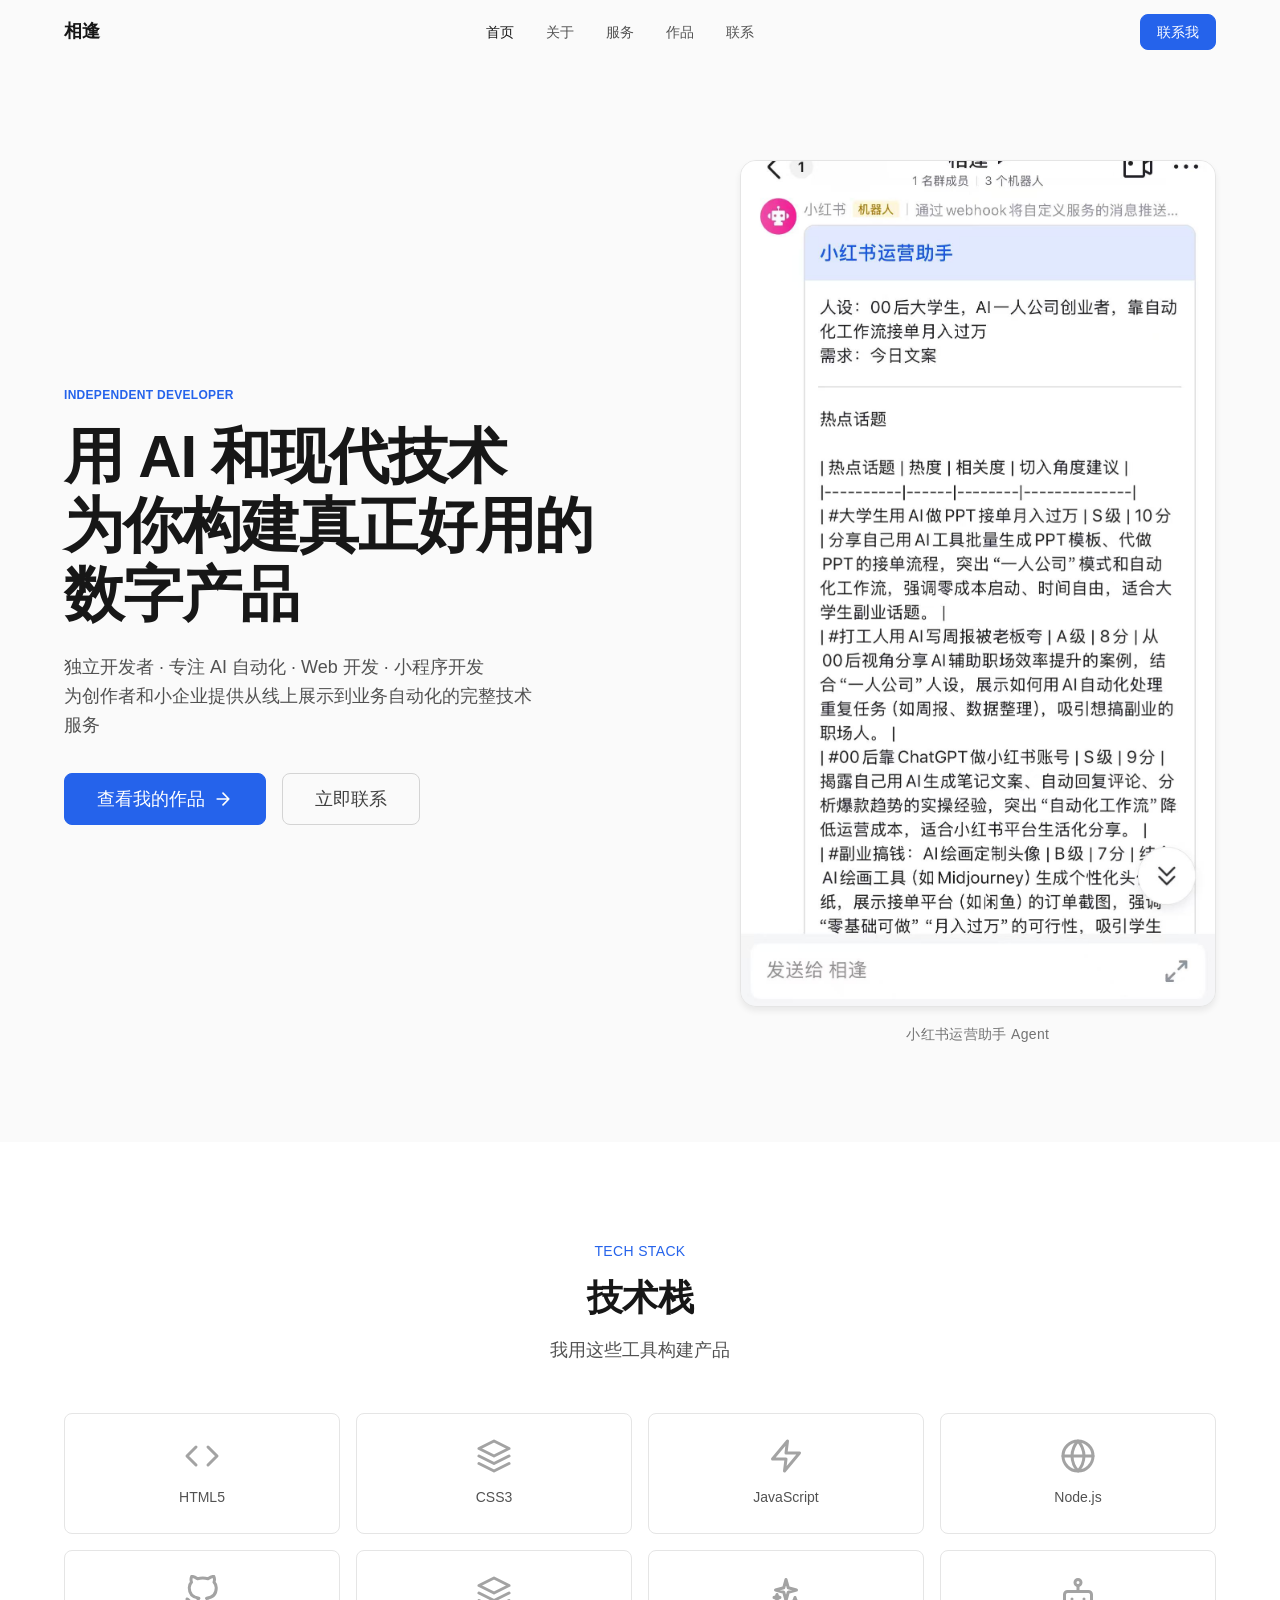
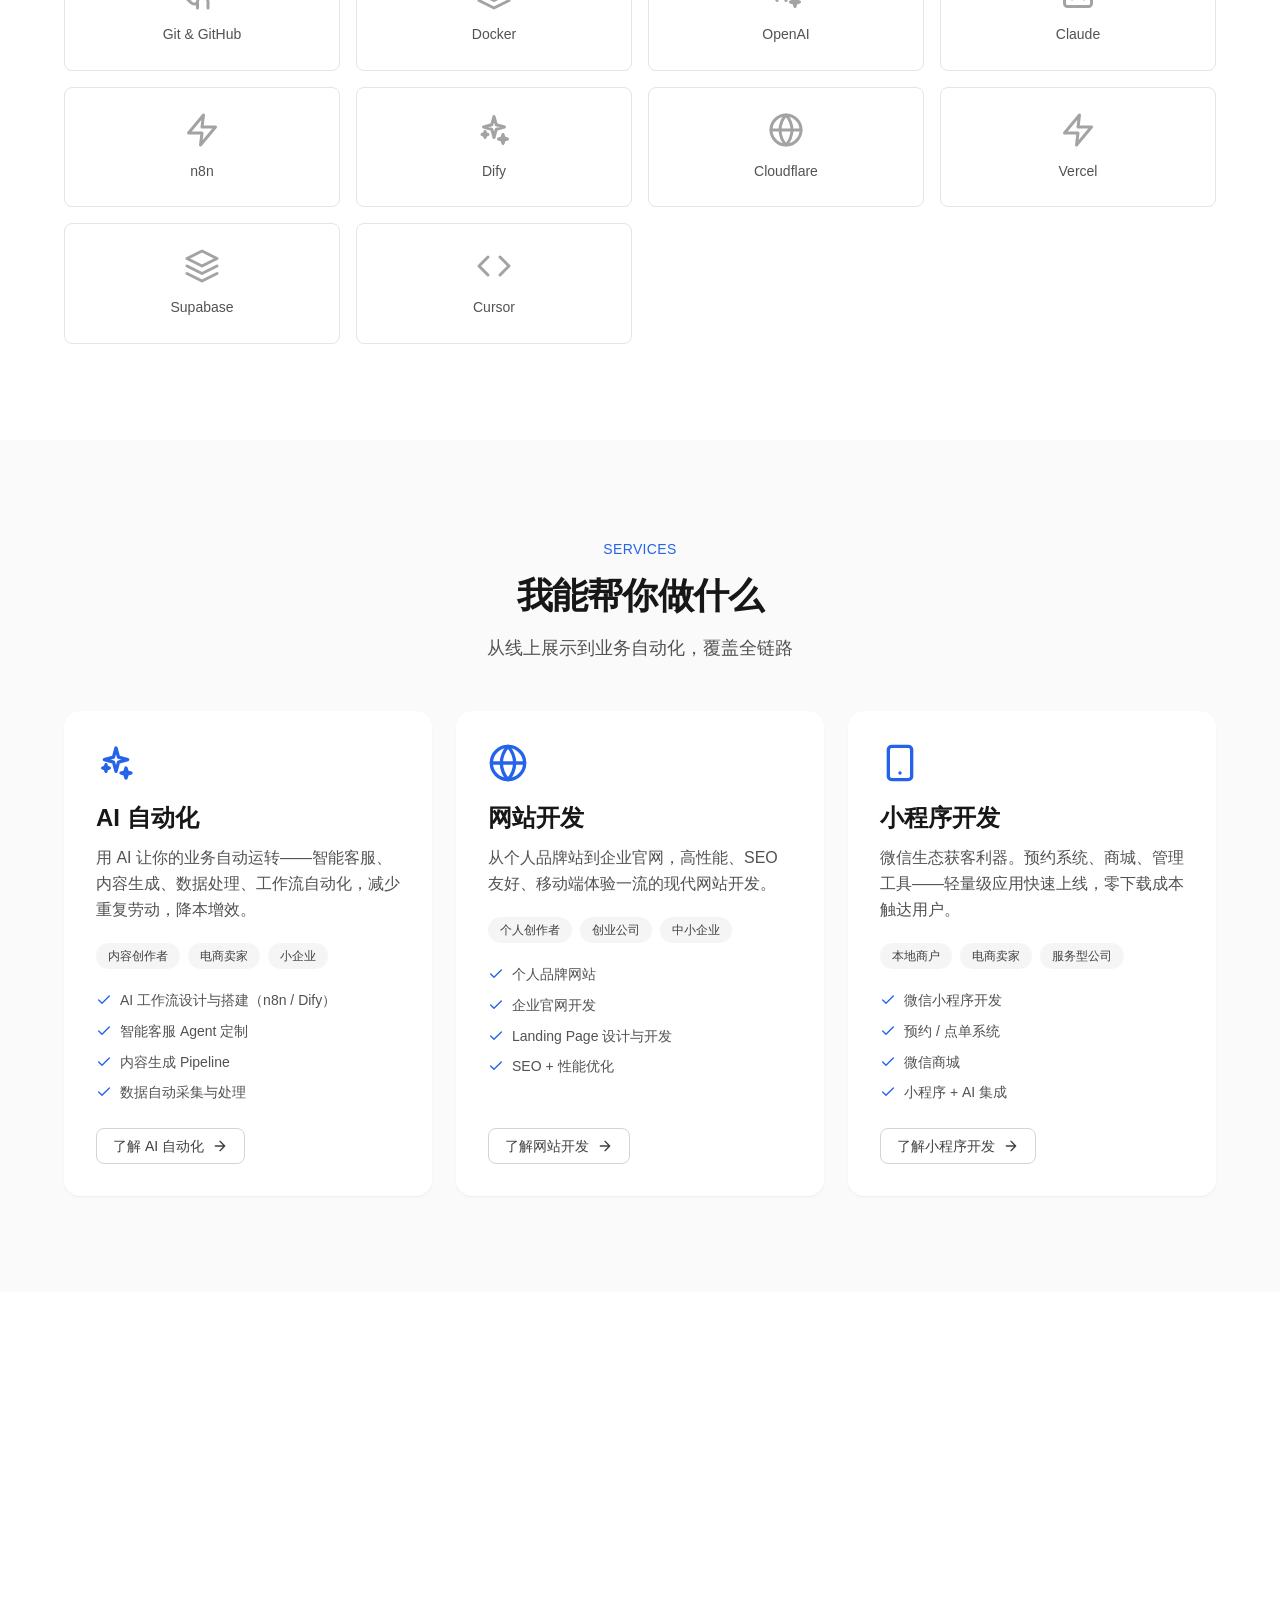
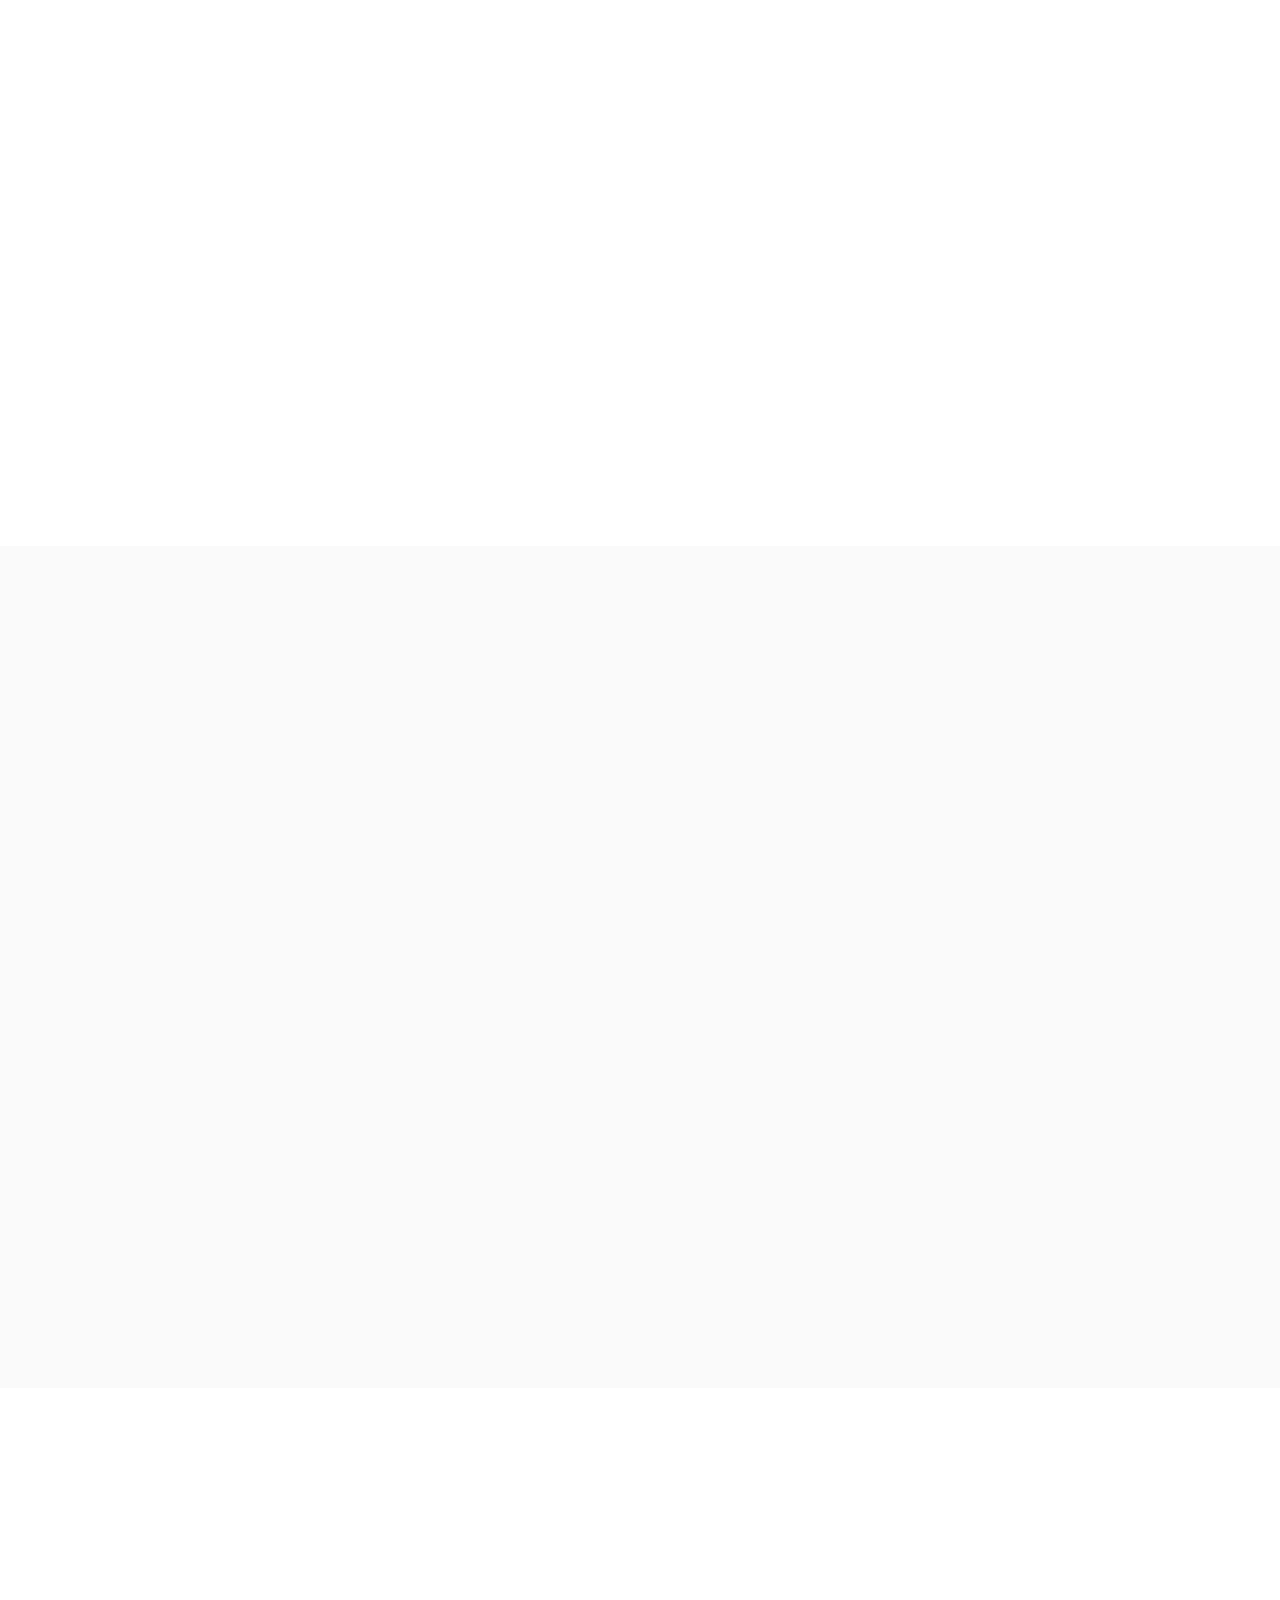
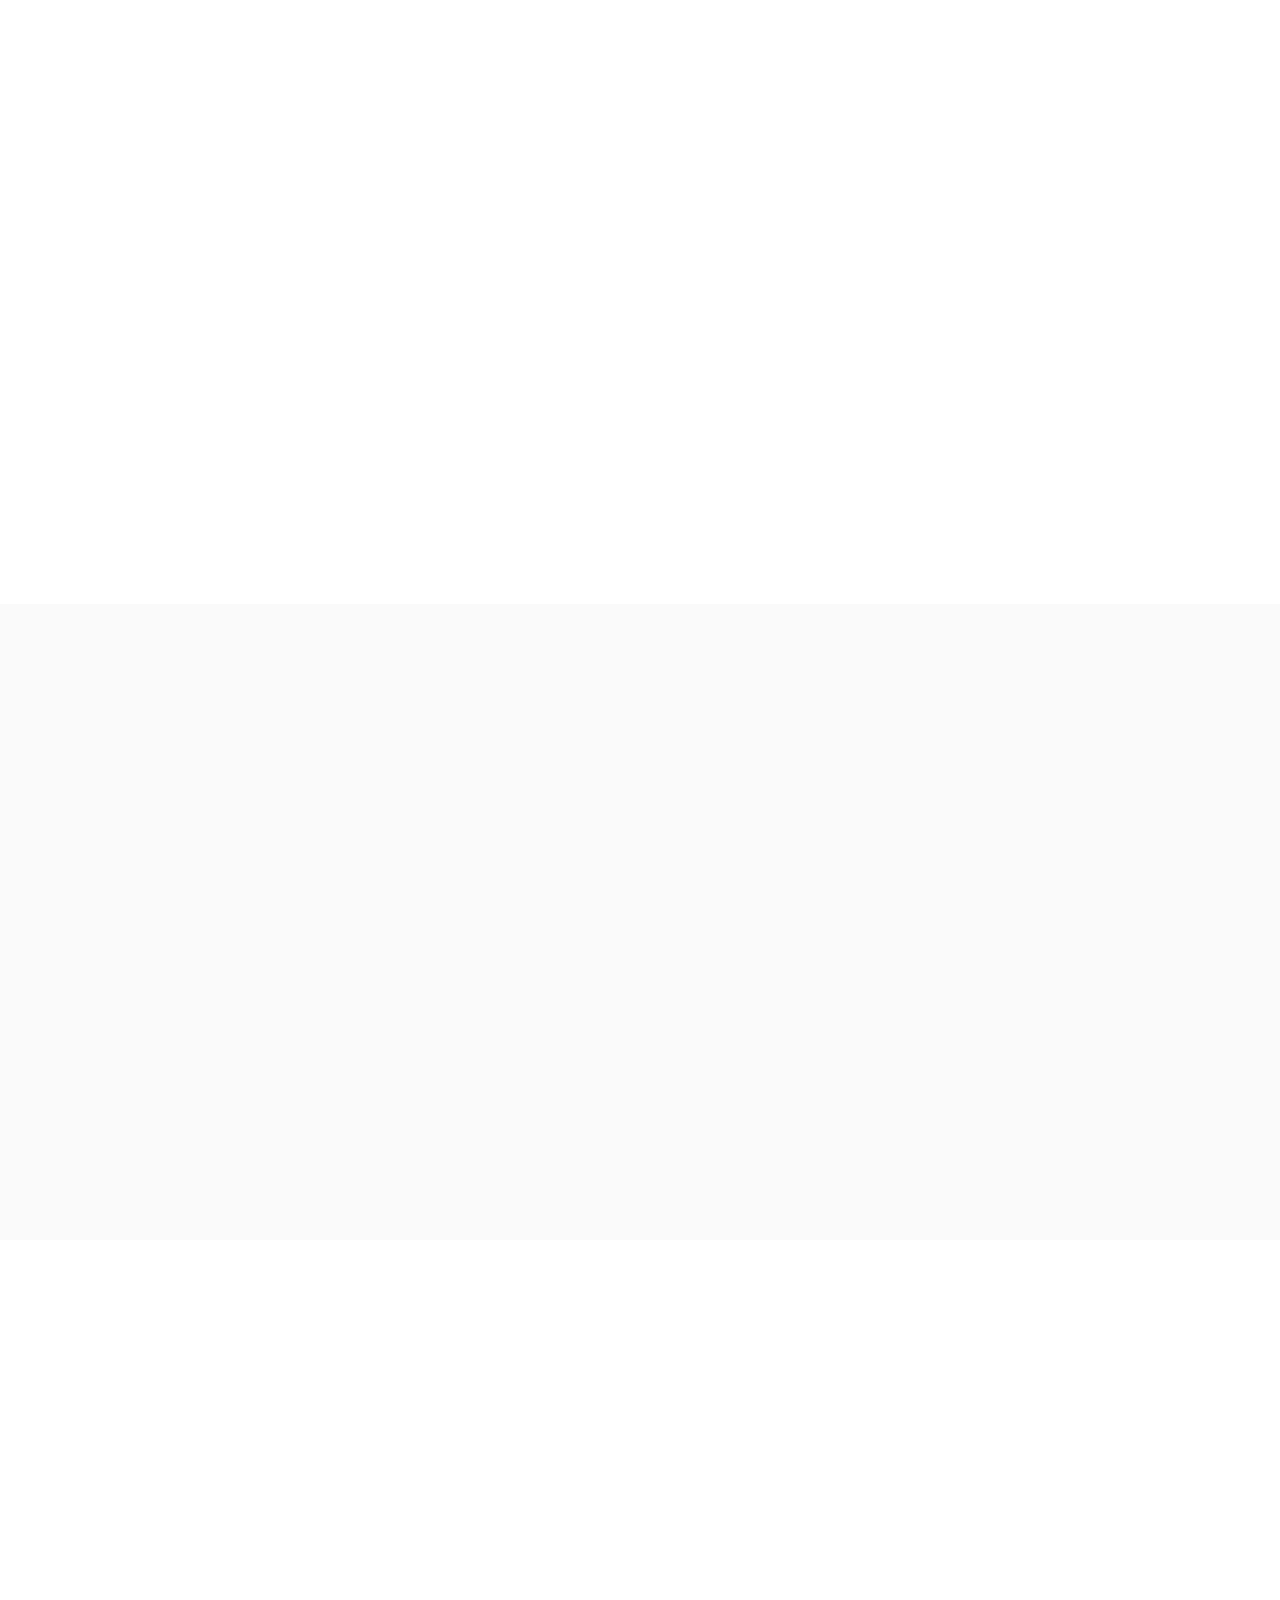
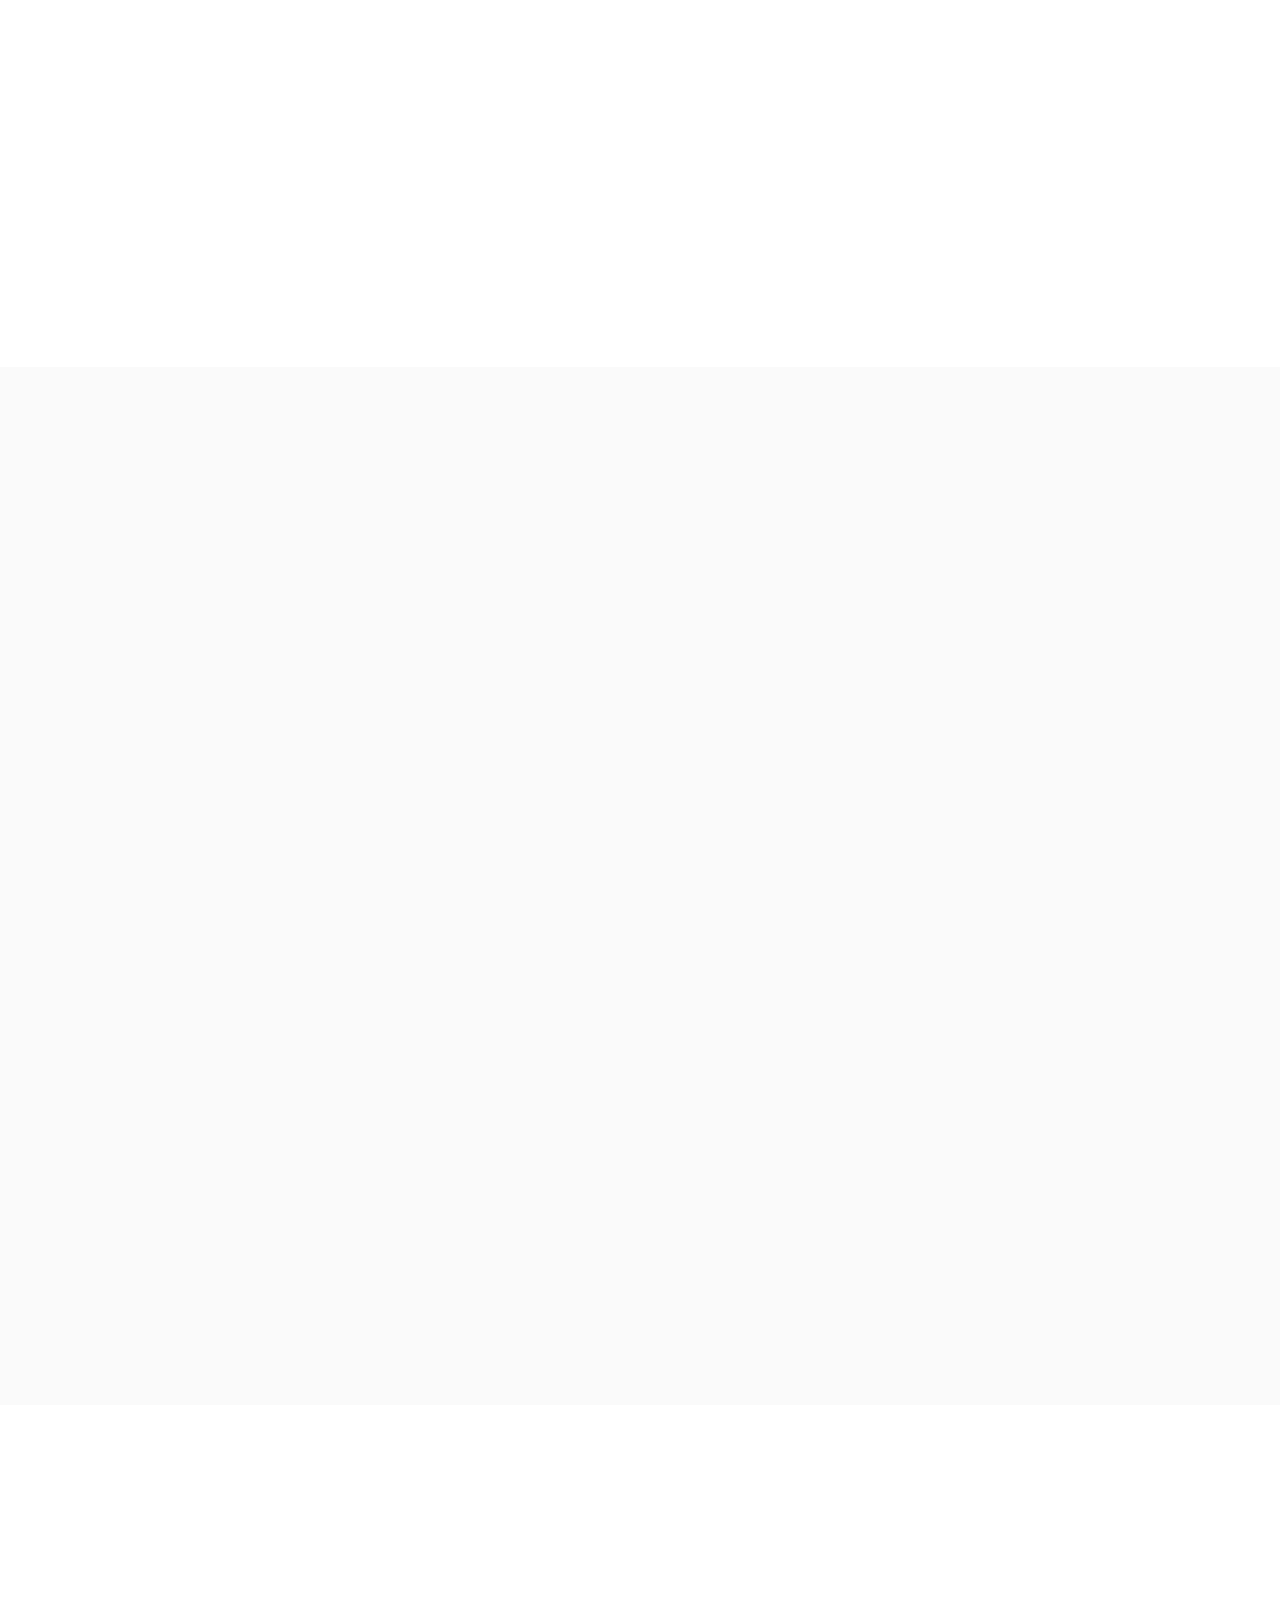
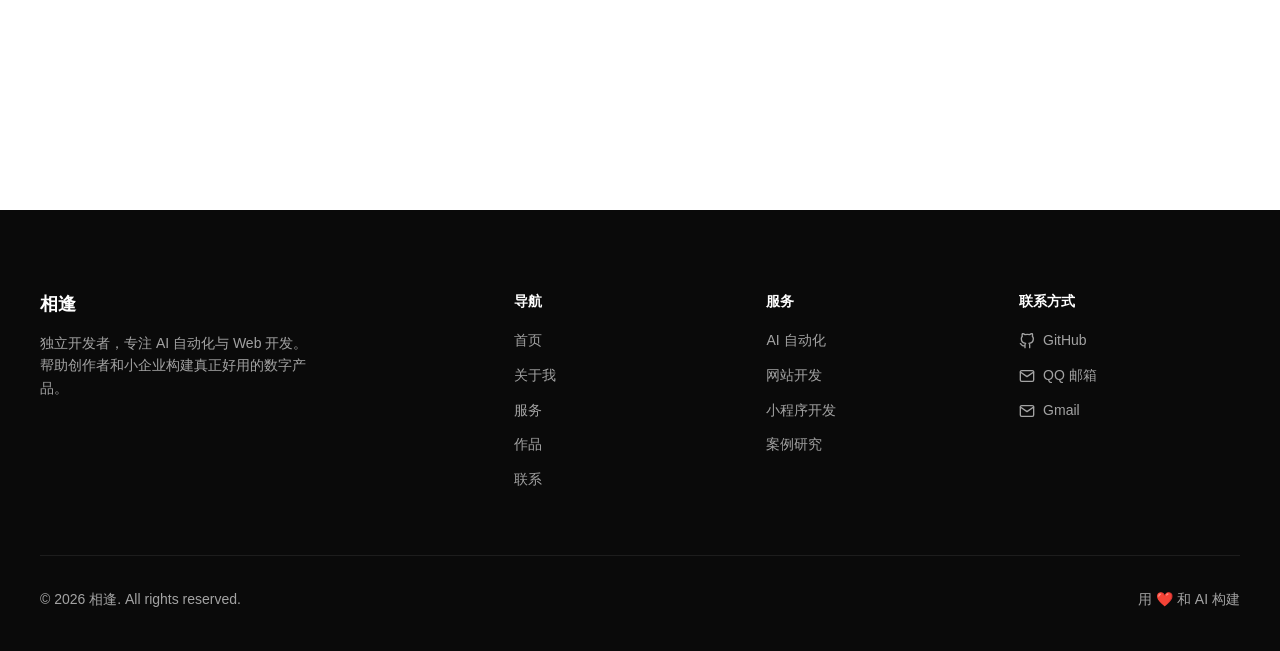
==== index.html @ 688ad89a "feat: 个人品牌网站 v1.0 首页(11屏) + 关于(9屏) + 服务 + 作品 + 404 纯原生 HTML/CSS/JS，零框架零依赖 Design Token + BEM + 响应式 +" ====
<!DOCTYPE html>
<html lang="zh-CN">
<head>
  <meta charset="UTF-8">
  <meta name="viewport" content="width=device-width, initial-scale=1.0">
  <meta name="description" content="独立开发者 | AI自动化 · 网站开发 · 小程序开发 — 为创作者和小企业提供高质量技术服务">
  <meta name="keywords" content="网站开发,小程序开发,AI自动化,AI Agent,独立开发者,个人网站">

  <!-- Open Graph -->
  <meta property="og:title" content="相逢 — 独立开发者">
  <meta property="og:description" content="AI自动化 · 网站开发 · 小程序开发">
  <meta property="og:type" content="website">
  <meta property="og:url" content="https://yourdomain.com/">
  <meta property="og:image" content="https://yourdomain.com/assets/images/og/og-default.jpg">

  <!-- Twitter Card -->
  <meta name="twitter:card" content="summary_large_image">
  <meta name="twitter:title" content="相逢 — 独立开发者">
  <meta name="twitter:description" content="AI自动化 · 网站开发 · 小程序开发">
  <meta name="twitter:image" content="https://yourdomain.com/assets/images/og/og-default.jpg">

  <!-- Theme Color -->
  <meta name="theme-color" content="#FAFAFA" media="(prefers-color-scheme: light)">
  <meta name="theme-color" content="#0A0A0A" media="(prefers-color-scheme: dark)">

  <!-- Schema.org -->
  <script type="application/ld+json">
  {
    "@context": "https://schema.org",
    "@type": "Person",
    "name": "相逢",
    "url": "https://yourdomain.com",
    "jobTitle": "独立开发者",
    "description": "独立开发者，专注为创作者和小企业提供 AI 自动化和 Web 开发服务",
    "knowsAbout": ["AI自动化", "网站开发", "小程序开发", "AI Agent"]
  }
  </script>

  <title>相逢 — 独立开发者 | AI自动化 | 网站开发 | 小程序开发</title>

  <link rel="icon" href="favicon.ico" sizes="any">
  <link rel="apple-touch-icon" href="apple-touch-icon.png">
  <link rel="manifest" href="manifest.json">
  <link rel="preload" href="assets/images/icons/icons.svg" as="image" type="image/svg+xml">

  <!-- Stylesheets -->
  <link rel="stylesheet" href="css/reset.css">
  <link rel="stylesheet" href="css/variables.css">
  <link rel="stylesheet" href="css/global.css">
  <link rel="stylesheet" href="css/layout.css">
  <link rel="stylesheet" href="css/components.css">
  <link rel="stylesheet" href="css/home.css">
  <link rel="stylesheet" href="css/responsive.css">
</head>
<body>

  <!-- Skip to content -->
  <a href="#main-content" class="skip-to-content">跳转到主要内容</a>

  <!-- ==================== Header ==================== -->
  <header class="header" id="header">
    <div class="header__inner">
      <a href="index.html" class="header__logo" aria-label="回到首页">相逢</a>
      <nav class="header__nav" aria-label="主导航">
        <a href="index.html" data-page="index.html" class="active">首页</a>
        <a href="about.html" data-page="about.html">关于</a>
        <a href="services.html" data-page="services.html">服务</a>
        <a href="projects.html" data-page="projects.html">作品</a>
        <a href="contact.html" data-page="contact.html">联系</a>
      </nav>
      <a href="contact.html" class="btn btn--primary btn--sm header__cta">联系我</a>
      <button class="header__menu-btn" id="menuBtn" aria-label="打开菜单" aria-expanded="false">
        <svg class="icon" aria-hidden="true"><use href="assets/images/icons/icons.svg#icon-menu"/></svg>
      </button>
    </div>
  </header>

  <!-- ==================== Mobile Menu ==================== -->
  <div class="mobile-menu" id="mobileMenu" aria-hidden="true" inert>
    <a href="index.html" data-page="index.html">首页</a>
    <a href="about.html" data-page="about.html">关于</a>
    <a href="services.html" data-page="services.html">服务</a>
    <a href="projects.html" data-page="projects.html">作品</a>
    <a href="contact.html" data-page="contact.html">联系</a>
    <a href="contact.html" class="btn btn--primary mobile-menu__cta">联系我</a>
  </div>

  <!-- ==================== Main Content ==================== -->
  <main id="main-content">

    <!-- ===== 第1屏：Hero ===== -->
    <section class="hero" aria-labelledby="hero-title">
      <div class="container">
        <div class="hero__grid">
          <div class="hero__content">
            <span class="hero__label">Independent Developer</span>
            <h1 class="hero__title" id="hero-title">
              用 AI 和现代技术<br>为你构建真正好用的数字产品
            </h1>
            <p class="hero__subtitle">
              独立开发者 · 专注 AI 自动化 · Web 开发 · 小程序开发<br>
              为创作者和小企业提供从线上展示到业务自动化的完整技术服务
            </p>
            <div class="hero__actions">
              <a href="projects.html" class="btn btn--primary btn--lg">
                查看我的作品
                <svg class="btn__icon" aria-hidden="true"><use href="assets/images/icons/icons.svg#icon-arrow-right"/></svg>
              </a>
              <a href="contact.html" class="btn btn--secondary btn--lg">
                立即联系
              </a>
            </div>
          </div>
          <div class="hero__media">
            <figure class="hero__figure">
              <div class="hero__image">
                <img src="img/22de55d3189460b4891e7b8646206906.jpg" alt="小红书运营助手 AI Agent 界面展示">
              </div>
              <figcaption class="hero__caption">小红书运营助手 Agent</figcaption>
            </figure>
          </div>
        </div>
      </div>
    </section>

    <!-- ===== 第2屏：Technology Stack ===== -->
    <section class="section section--alt reveal" aria-labelledby="tech-title">
      <div class="container">
        <div class="section__header">
          <span class="section__label">Tech Stack</span>
          <h2 class="section__title" id="tech-title">技术栈</h2>
          <p class="section__subtitle">我用这些工具构建产品</p>
        </div>

        <div class="tech-grid">
          <div class="tech-card reveal reveal--d1">
            <svg class="tech-card__icon" aria-hidden="true"><use href="assets/images/icons/icons.svg#icon-code"/></svg>
            <span class="tech-card__name">HTML5</span>
          </div>
          <div class="tech-card reveal reveal--d1">
            <svg class="tech-card__icon" aria-hidden="true"><use href="assets/images/icons/icons.svg#icon-layers"/></svg>
            <span class="tech-card__name">CSS3</span>
          </div>
          <div class="tech-card reveal reveal--d2">
            <svg class="tech-card__icon" aria-hidden="true"><use href="assets/images/icons/icons.svg#icon-zap"/></svg>
            <span class="tech-card__name">JavaScript</span>
          </div>
          <div class="tech-card reveal reveal--d2">
            <svg class="tech-card__icon" aria-hidden="true"><use href="assets/images/icons/icons.svg#icon-globe"/></svg>
            <span class="tech-card__name">Node.js</span>
          </div>
          <div class="tech-card reveal reveal--d2">
            <svg class="tech-card__icon" aria-hidden="true"><use href="assets/images/icons/icons.svg#icon-github"/></svg>
            <span class="tech-card__name">Git & GitHub</span>
          </div>
          <div class="tech-card reveal reveal--d2">
            <svg class="tech-card__icon" aria-hidden="true"><use href="assets/images/icons/icons.svg#icon-layers"/></svg>
            <span class="tech-card__name">Docker</span>
          </div>
          <div class="tech-card reveal reveal--d3">
            <svg class="tech-card__icon" aria-hidden="true"><use href="assets/images/icons/icons.svg#icon-sparkles"/></svg>
            <span class="tech-card__name">OpenAI</span>
          </div>
          <div class="tech-card reveal reveal--d3">
            <svg class="tech-card__icon" aria-hidden="true"><use href="assets/images/icons/icons.svg#icon-bot"/></svg>
            <span class="tech-card__name">Claude</span>
          </div>
          <div class="tech-card reveal reveal--d3">
            <svg class="tech-card__icon" aria-hidden="true"><use href="assets/images/icons/icons.svg#icon-zap"/></svg>
            <span class="tech-card__name">n8n</span>
          </div>
          <div class="tech-card reveal reveal--d3">
            <svg class="tech-card__icon" aria-hidden="true"><use href="assets/images/icons/icons.svg#icon-sparkles"/></svg>
            <span class="tech-card__name">Dify</span>
          </div>
          <div class="tech-card reveal reveal--d4">
            <svg class="tech-card__icon" aria-hidden="true"><use href="assets/images/icons/icons.svg#icon-globe"/></svg>
            <span class="tech-card__name">Cloudflare</span>
          </div>
          <div class="tech-card reveal reveal--d4">
            <svg class="tech-card__icon" aria-hidden="true"><use href="assets/images/icons/icons.svg#icon-zap"/></svg>
            <span class="tech-card__name">Vercel</span>
          </div>
          <div class="tech-card reveal reveal--d4">
            <svg class="tech-card__icon" aria-hidden="true"><use href="assets/images/icons/icons.svg#icon-layers"/></svg>
            <span class="tech-card__name">Supabase</span>
          </div>
          <div class="tech-card reveal reveal--d4">
            <svg class="tech-card__icon" aria-hidden="true"><use href="assets/images/icons/icons.svg#icon-code"/></svg>
            <span class="tech-card__name">Cursor</span>
          </div>
        </div>
      </div>
    </section>

    <!-- ===== 第3屏：Services ===== -->
    <section class="section reveal" aria-labelledby="services-title">
      <div class="container">
        <div class="section__header">
          <span class="section__label">Services</span>
          <h2 class="section__title" id="services-title">我能帮你做什么</h2>
          <p class="section__subtitle">从线上展示到业务自动化，覆盖全链路</p>
        </div>

        <div class="grid grid--3 mt-10">
          <!-- 服务1：AI 自动化 -->
          <div class="service-card reveal reveal--d1">
            <svg class="service-card__icon" aria-hidden="true"><use href="assets/images/icons/icons.svg#icon-sparkles"/></svg>
            <h3 class="service-card__title">AI 自动化</h3>
            <p class="service-card__intro">
              用 AI 让你的业务自动运转——智能客服、内容生成、数据处理、工作流自动化，减少重复劳动，降本增效。
            </p>
            <div class="service-card__clients">
              <span class="tag tag--default">内容创作者</span>
              <span class="tag tag--default">电商卖家</span>
              <span class="tag tag--default">小企业</span>
            </div>
            <ul class="service-card__list">
              <li>
                <svg class="service-card__check" aria-hidden="true"><use href="assets/images/icons/icons.svg#icon-check"/></svg>
                AI 工作流设计与搭建（n8n / Dify）
              </li>
              <li>
                <svg class="service-card__check" aria-hidden="true"><use href="assets/images/icons/icons.svg#icon-check"/></svg>
                智能客服 Agent 定制
              </li>
              <li>
                <svg class="service-card__check" aria-hidden="true"><use href="assets/images/icons/icons.svg#icon-check"/></svg>
                内容生成 Pipeline
              </li>
              <li>
                <svg class="service-card__check" aria-hidden="true"><use href="assets/images/icons/icons.svg#icon-check"/></svg>
                数据自动采集与处理
              </li>
            </ul>
            <div class="service-card__cta">
              <a href="services.html#ai-automation" class="btn btn--secondary btn--sm">
                了解 AI 自动化
                <svg class="btn__icon" aria-hidden="true"><use href="assets/images/icons/icons.svg#icon-arrow-right"/></svg>
              </a>
            </div>
          </div>

          <!-- 服务2：网站开发 -->
          <div class="service-card reveal reveal--d2">
            <svg class="service-card__icon" aria-hidden="true"><use href="assets/images/icons/icons.svg#icon-globe"/></svg>
            <h3 class="service-card__title">网站开发</h3>
            <p class="service-card__intro">
              从个人品牌站到企业官网，高性能、SEO 友好、移动端体验一流的现代网站开发。
            </p>
            <div class="service-card__clients">
              <span class="tag tag--default">个人创作者</span>
              <span class="tag tag--default">创业公司</span>
              <span class="tag tag--default">中小企业</span>
            </div>
            <ul class="service-card__list">
              <li>
                <svg class="service-card__check" aria-hidden="true"><use href="assets/images/icons/icons.svg#icon-check"/></svg>
                个人品牌网站
              </li>
              <li>
                <svg class="service-card__check" aria-hidden="true"><use href="assets/images/icons/icons.svg#icon-check"/></svg>
                企业官网开发
              </li>
              <li>
                <svg class="service-card__check" aria-hidden="true"><use href="assets/images/icons/icons.svg#icon-check"/></svg>
                Landing Page 设计与开发
              </li>
              <li>
                <svg class="service-card__check" aria-hidden="true"><use href="assets/images/icons/icons.svg#icon-check"/></svg>
                SEO + 性能优化
              </li>
            </ul>
            <div class="service-card__cta">
              <a href="services.html#web-development" class="btn btn--secondary btn--sm">
                了解网站开发
                <svg class="btn__icon" aria-hidden="true"><use href="assets/images/icons/icons.svg#icon-arrow-right"/></svg>
              </a>
            </div>
          </div>

          <!-- 服务3：小程序开发 -->
          <div class="service-card reveal reveal--d3">
            <svg class="service-card__icon" aria-hidden="true"><use href="assets/images/icons/icons.svg#icon-smartphone"/></svg>
            <h3 class="service-card__title">小程序开发</h3>
            <p class="service-card__intro">
              微信生态获客利器。预约系统、商城、管理工具——轻量级应用快速上线，零下载成本触达用户。
            </p>
            <div class="service-card__clients">
              <span class="tag tag--default">本地商户</span>
              <span class="tag tag--default">电商卖家</span>
              <span class="tag tag--default">服务型公司</span>
            </div>
            <ul class="service-card__list">
              <li>
                <svg class="service-card__check" aria-hidden="true"><use href="assets/images/icons/icons.svg#icon-check"/></svg>
                微信小程序开发
              </li>
              <li>
                <svg class="service-card__check" aria-hidden="true"><use href="assets/images/icons/icons.svg#icon-check"/></svg>
                预约 / 点单系统
              </li>
              <li>
                <svg class="service-card__check" aria-hidden="true"><use href="assets/images/icons/icons.svg#icon-check"/></svg>
                微信商城
              </li>
              <li>
                <svg class="service-card__check" aria-hidden="true"><use href="assets/images/icons/icons.svg#icon-check"/></svg>
                小程序 + AI 集成
              </li>
            </ul>
            <div class="service-card__cta">
              <a href="services.html#mini-program" class="btn btn--secondary btn--sm">
                了解小程序开发
                <svg class="btn__icon" aria-hidden="true"><use href="assets/images/icons/icons.svg#icon-arrow-right"/></svg>
              </a>
            </div>
          </div>
        </div>
      </div>
    </section>

    <!-- ===== 第4屏：Why Choose Me ===== -->
    <section class="section section--alt reveal" aria-labelledby="why-title">
      <div class="container container--narrow">
        <div class="section__header">
          <span class="section__label">Why Choose Me</span>
          <h2 class="section__title" id="why-title">为什么选择我</h2>
          <p class="section__subtitle">不是最便宜的，但是最靠谱的</p>
        </div>

        <div class="grid grid--2 mt-10">
          <div class="why-item reveal reveal--d1">
            <svg class="icon icon--md why-item__icon" aria-hidden="true"><use href="assets/images/icons/icons.svg#icon-zap"/></svg>
            <h4>快速交付，不拖工期</h4>
            <p>从需求沟通到上线交付，每一步都有明确的时间节点。善用 AI 工具提效，同样的质量，更短的时间。简单项目 1-2 周，中等项目 2-4 周。</p>
          </div>
          <div class="why-item reveal reveal--d2">
            <svg class="icon icon--md why-item__icon" aria-hidden="true"><use href="assets/images/icons/icons.svg#icon-shield"/></svg>
            <h4>长期维护，不跑路</h4>
            <p>交付后提供长期技术支持与维护。代码结构清晰、有注释、有文档——以后换人也能接手。不把你锁死在我的技术栈里。</p>
          </div>
          <div class="why-item reveal reveal--d3">
            <svg class="icon icon--md why-item__icon" aria-hidden="true"><use href="assets/images/icons/icons.svg#icon-sparkles"/></svg>
            <h4>AI 加持，效率翻倍</h4>
            <p>不只是"会用 ChatGPT"——我深度使用 AI 辅助开发全流程。从代码生成到测试到部署，AI 让开发效率提升 2-3 倍。你的项目享受 AI 时代的速度红利。</p>
          </div>
          <div class="why-item reveal reveal--d4">
            <svg class="icon icon--md why-item__icon" aria-hidden="true"><use href="assets/images/icons/icons.svg#icon-message-circle"/></svg>
            <h4>直接沟通，没有中间商</h4>
            <p>你直接和我沟通需求，不会出现"销售承诺了但开发做不到"的情况。需求理解准确、反馈及时、修改快速。我 = 产品经理 + 设计师 + 开发者 + 项目经理。</p>
          </div>
        </div>
      </div>
    </section>

    <!-- ===== 第5屏：Featured Projects ===== -->
    <section class="section reveal" aria-labelledby="projects-title">
      <div class="container">
        <div class="section__header">
          <span class="section__label">Featured Projects</span>
          <h2 class="section__title" id="projects-title">精选作品</h2>
          <p class="section__subtitle">每个项目都代表一个被解决的真实问题</p>
        </div>

        <div class="grid grid--3 mt-10">
          <!-- 案例1 -->
          <article class="card card--elevated card--clickable reveal reveal--d1">
            <a href="projects.html">
              <div class="card__placeholder">
                <svg class="icon icon--xl" aria-hidden="true"><use href="assets/images/icons/icons.svg#icon-globe"/></svg>
              </div>
              <div class="card__body">
                <div class="card__tags">
                  <span class="tag tag--accent">网站开发</span>
                  <span class="tag tag--default">响应式设计</span>
                  <span class="tag tag--default">SEO 优化</span>
                </div>
                <h3 class="card__title">个人品牌官网</h3>
                <p class="card__description">极简风格的个人品牌网站，展示服务、作品与技术能力，帮助独立开发者建立专业可信的线上形象。</p>
                <span class="card__link">
                  查看详情
                  <svg class="icon" aria-hidden="true"><use href="assets/images/icons/icons.svg#icon-arrow-right"/></svg>
                </span>
              </div>
            </a>
          </article>

          <!-- 案例2 -->
          <article class="card card--elevated card--clickable reveal reveal--d2">
            <a href="projects/project-2.html">
              <div class="card__placeholder">
                <svg class="icon icon--xl" aria-hidden="true"><use href="assets/images/icons/icons.svg#icon-sparkles"/></svg>
              </div>
              <div class="card__body">
                <div class="card__tags">
                  <span class="tag tag--accent">AI 自动化</span>
                  <span class="tag tag--default">小红书</span>
                  <span class="tag tag--default">Agent</span>
                </div>
                <h3 class="card__title">小红书自动化运营</h3>
                <p class="card__description">AI 驱动的小红书运营助手，自动完成内容创作、排期发布、评论互动与数据分析，帮助创作者高效运营。</p>
                <span class="card__link">
                  查看详情
                  <svg class="icon" aria-hidden="true"><use href="assets/images/icons/icons.svg#icon-arrow-right"/></svg>
                </span>
              </div>
            </a>
          </article>

          <!-- 案例3 -->
          <article class="card card--elevated card--clickable reveal reveal--d3">
            <a href="projects/project-3.html">
              <div class="card__placeholder">
                <svg class="icon icon--xl" aria-hidden="true"><use href="assets/images/icons/icons.svg#icon-heart"/></svg>
              </div>
              <div class="card__body">
                <div class="card__tags">
                  <span class="tag tag--accent">小程序</span>
                  <span class="tag tag--default">情绪记录</span>
                  <span class="tag tag--default">AI 分析</span>
                </div>
                <h3 class="card__title">情绪树洞小程序</h3>
                <p class="card__description">一个温暖的情绪记录与 AI 分析小程序，帮助用户记录每日心情，通过 AI 提供个性化情绪洞察与建议。</p>
                <span class="card__link">
                  查看详情
                  <svg class="icon" aria-hidden="true"><use href="assets/images/icons/icons.svg#icon-arrow-right"/></svg>
                </span>
              </div>
            </a>
          </article>
        </div>
      </div>
    </section>

    <!-- ===== 第6屏：Workflow ===== -->
    <section class="section section--alt reveal" aria-labelledby="workflow-title">
      <div class="container container--narrow">
        <div class="section__header">
          <span class="section__label">Workflow</span>
          <h2 class="section__title" id="workflow-title">合作流程</h2>
          <p class="section__subtitle">透明、高效——每一步你都清楚我在做什么</p>
        </div>

        <div class="workflow-grid">
          <div class="workflow-step reveal reveal--d1">
            <span class="workflow-step__number">01</span>
            <h3 class="workflow-step__title">需求沟通</h3>
            <p class="workflow-step__desc">告诉我你的业务场景和想要解决的问题。聊一聊就知道能不能做。不需要你写需求文档。</p>
          </div>
          <div class="workflow-step reveal reveal--d2">
            <span class="workflow-step__number">02</span>
            <h3 class="workflow-step__title">方案确认</h3>
            <p class="workflow-step__desc">我会出一个清晰的方案：做什么、怎么做、用多久、多少钱。你确认后启动。</p>
          </div>
          <div class="workflow-step reveal reveal--d3">
            <span class="workflow-step__number">03</span>
            <h3 class="workflow-step__title">UI 设计</h3>
            <p class="workflow-step__desc">先出设计稿，确认视觉方向。设计确认后才进入开发。避免"做出来不好看"。</p>
          </div>
          <div class="workflow-step reveal reveal--d4">
            <span class="workflow-step__number">04</span>
            <h3 class="workflow-step__title">开发实现</h3>
            <p class="workflow-step__desc">按确认的方案和设计进行开发。每周同步进度，你随时可以看到演示环境。</p>
          </div>
          <div class="workflow-step reveal reveal--d1">
            <span class="workflow-step__number">05</span>
            <h3 class="workflow-step__title">测试优化</h3>
            <p class="workflow-step__desc">功能测试、性能测试、多设备兼容性测试。测试期间发现的问题免费修复。</p>
          </div>
          <div class="workflow-step reveal reveal--d2">
            <span class="workflow-step__number">06</span>
            <h3 class="workflow-step__title">上线交付</h3>
            <p class="workflow-step__desc">测试通过，部署上线。交付完整源码、部署文档。上线不是结束——随时可找我。</p>
          </div>
        </div>
      </div>
    </section>

    <!-- ===== 第7屏：About Me ===== -->
    <section class="section reveal" aria-labelledby="about-title">
      <div class="container container--narrow">
        <div class="section__header">
          <span class="section__label">About</span>
          <h2 class="section__title" id="about-title">关于我</h2>
          <p class="section__subtitle">一个用 AI 和代码解决问题的独立开发者</p>
        </div>

        <div class="about-text reveal">
          <p>我是 相逢，一名独立开发者。</p>
          <p>我专注于 AI 自动化和现代 Web 开发，帮助创作者、自由职业者和小企业用技术解决真实的业务问题。</p>
          <p>我不做大而全的解决方案——我只做实用、可维护、真正有效的产品。</p>
          <p>技术变化很快，但我始终相信：好的产品不是堆出来的，而是想出来的。</p>
          <p>如果你有一个想法需要落地，我很乐意和你聊聊。</p>
        </div>
      </div>
    </section>

    <!-- ===== 第8屏：Skills ===== -->
    <section class="section section--alt reveal" aria-labelledby="skills-title">
      <div class="container container--narrow">
        <div class="section__header">
          <span class="section__label">Skills</span>
          <h2 class="section__title" id="skills-title">技术能力</h2>
          <p class="section__subtitle">持续学习、持续实践、持续交付</p>
        </div>

        <div class="skills-grid">
          <div class="skills-group reveal reveal--d1">
            <h4 class="skills-group__title">Frontend</h4>
            <div class="cluster">
              <span class="tag tag--default">HTML5</span>
              <span class="tag tag--default">CSS3</span>
              <span class="tag tag--default">JavaScript (ES6+)</span>
              <span class="tag tag--default">响应式设计</span>
              <span class="tag tag--default">Web 性能优化</span>
              <span class="tag tag--default">PWA</span>
            </div>
          </div>

          <div class="skills-group reveal reveal--d2">
            <h4 class="skills-group__title">Backend</h4>
            <div class="cluster">
              <span class="tag tag--default">Node.js</span>
              <span class="tag tag--default">Python</span>
              <span class="tag tag--default">REST API 设计</span>
              <span class="tag tag--default">数据库设计</span>
              <span class="tag tag--default">Supabase</span>
              <span class="tag tag--default">微信云开发</span>
            </div>
          </div>

          <div class="skills-group reveal reveal--d3">
            <h4 class="skills-group__title">AI & Automation</h4>
            <div class="cluster">
              <span class="tag tag--accent">LLM 应用开发</span>
              <span class="tag tag--accent">AI Agent 搭建</span>
              <span class="tag tag--accent">Prompt Engineering</span>
              <span class="tag tag--accent">n8n 工作流</span>
              <span class="tag tag--accent">Dify 平台</span>
              <span class="tag tag--accent">OpenAI / Claude API</span>
            </div>
          </div>

          <div class="skills-group reveal reveal--d4">
            <h4 class="skills-group__title">Deployment & DevOps</h4>
            <div class="cluster">
              <span class="tag tag--default">Vercel</span>
              <span class="tag tag--default">Cloudflare</span>
              <span class="tag tag--default">Docker</span>
              <span class="tag tag--default">Git / GitHub</span>
              <span class="tag tag--default">CI/CD</span>
              <span class="tag tag--default">Linux 运维</span>
            </div>
          </div>
        </div>
      </div>
    </section>

    <!-- ===== 第9屏：FAQ ===== -->
    <section class="section reveal" aria-labelledby="faq-title">
      <div class="container container--narrow">
        <div class="section__header">
          <span class="section__label">FAQ</span>
          <h2 class="section__title" id="faq-title">常见问题</h2>
          <p class="section__subtitle">关于合作的常见疑问，这里都有答案</p>
        </div>

        <div class="js-accordion-group mt-10">
          <!-- FAQ 1 -->
          <div class="accordion">
            <button class="accordion__trigger" aria-expanded="false" aria-controls="faq-panel-1">
              <span>合作流程是什么样的？</span>
              <svg class="accordion__icon" aria-hidden="true"><use href="assets/images/icons/icons.svg#icon-arrow-down"/></svg>
            </button>
            <div class="accordion__panel" id="faq-panel-1" aria-hidden="true">
              <div class="accordion__content">
                <p>简单六步：需求沟通 → 方案确认 → UI 设计 → 开发实现 → 测试优化 → 上线交付。每一步你都能看到进展，不用担心进度不透明。</p>
              </div>
            </div>
          </div>

          <!-- FAQ 2 -->
          <div class="accordion">
            <button class="accordion__trigger" aria-expanded="false" aria-controls="faq-panel-2">
              <span>怎么收费？有标准报价吗？</span>
              <svg class="accordion__icon" aria-hidden="true"><use href="assets/images/icons/icons.svg#icon-arrow-down"/></svg>
            </button>
            <div class="accordion__panel" id="faq-panel-2" aria-hidden="true">
              <div class="accordion__content">
                <p>每个项目需求不同，报价也不同。了解具体需求后，我会出一个详细的报价方案。收费方式灵活：固定价格（适合需求明确的项目）或按时计费（适合需要持续迭代的项目）。</p>
              </div>
            </div>
          </div>

          <!-- FAQ 3 -->
          <div class="accordion">
            <button class="accordion__trigger" aria-expanded="false" aria-controls="faq-panel-3">
              <span>开发一个网站 / 小程序要多久？</span>
              <svg class="accordion__icon" aria-hidden="true"><use href="assets/images/icons/icons.svg#icon-arrow-down"/></svg>
            </button>
            <div class="accordion__panel" id="faq-panel-3" aria-hidden="true">
              <div class="accordion__content">
                <p>简单项目（如 Landing Page）：1-2 周。中等项目（如企业官网）：2-4 周。复杂项目（如小程序+后台）：4-8 周。具体时间会在方案阶段给出明确的时间线。</p>
              </div>
            </div>
          </div>

          <!-- FAQ 4 -->
          <div class="accordion">
            <button class="accordion__trigger" aria-expanded="false" aria-controls="faq-panel-4">
              <span>交付后不满意怎么办？</span>
              <svg class="accordion__icon" aria-hidden="true"><use href="assets/images/icons/icons.svg#icon-arrow-down"/></svg>
            </button>
            <div class="accordion__panel" id="faq-panel-4" aria-hidden="true">
              <div class="accordion__content">
                <p>开发过程中会定期同步，确保方向一致，不会出现"做完才说不满意"的情况。交付后通常包含一定次数的免费修改。如果确实不匹配，可以协商退费——但目前为止还没发生过。</p>
              </div>
            </div>
          </div>

          <!-- FAQ 5 -->
          <div class="accordion">
            <button class="accordion__trigger" aria-expanded="false" aria-controls="faq-panel-5">
              <span>后期能帮忙维护吗？</span>
              <svg class="accordion__icon" aria-hidden="true"><use href="assets/images/icons/icons.svg#icon-arrow-down"/></svg>
            </button>
            <div class="accordion__panel" id="faq-panel-5" aria-hidden="true">
              <div class="accordion__content">
                <p>当然。提供长期维护服务——按次付费或按月合作都可以。交付的代码结构清晰、有注释，你找其他人维护也没问题。不会把你锁死在我这里。</p>
              </div>
            </div>
          </div>

          <!-- FAQ 6 -->
          <div class="accordion">
            <button class="accordion__trigger" aria-expanded="false" aria-controls="faq-panel-6">
              <span>源码会交付给我吗？</span>
              <svg class="accordion__icon" aria-hidden="true"><use href="assets/images/icons/icons.svg#icon-arrow-down"/></svg>
            </button>
            <div class="accordion__panel" id="faq-panel-6" aria-hidden="true">
              <div class="accordion__content">
                <p>会。所有项目完成后，完整源码连同部署文档一并交付。源码托管在 GitHub（私有仓库），你可以随时查看和下载。</p>
              </div>
            </div>
          </div>

          <!-- FAQ 7 -->
          <div class="accordion">
            <button class="accordion__trigger" aria-expanded="false" aria-controls="faq-panel-7">
              <span>支持远程合作吗？</span>
              <svg class="accordion__icon" aria-hidden="true"><use href="assets/images/icons/icons.svg#icon-arrow-down"/></svg>
            </button>
            <div class="accordion__panel" id="faq-panel-7" aria-hidden="true">
              <div class="accordion__content">
                <p>支持。我已经和来自不同城市的客户完成过远程项目。沟通主要通过微信 / Zoom / 飞书，异步更新进度。地域不是问题。</p>
              </div>
            </div>
          </div>

          <!-- FAQ 8 -->
          <div class="accordion">
            <button class="accordion__trigger" aria-expanded="false" aria-controls="faq-panel-8">
              <span>付款流程是什么样的？</span>
              <svg class="accordion__icon" aria-hidden="true"><use href="assets/images/icons/icons.svg#icon-arrow-down"/></svg>
            </button>
            <div class="accordion__panel" id="faq-panel-8" aria-hidden="true">
              <div class="accordion__content">
                <p>通常是分阶段付款：启动时支付一部分，中期支付一部分，验收后支付尾款。具体比例和节点在方案阶段确认，写入合作协议。</p>
              </div>
            </div>
          </div>

          <!-- FAQ 9 -->
          <div class="accordion">
            <button class="accordion__trigger" aria-expanded="false" aria-controls="faq-panel-9">
              <span>你是一个人做还是团队？</span>
              <svg class="accordion__icon" aria-hidden="true"><use href="assets/images/icons/icons.svg#icon-arrow-down"/></svg>
            </button>
            <div class="accordion__panel" id="faq-panel-9" aria-hidden="true">
              <div class="accordion__content">
                <p>我是一名独立开发者。这意味着你直接和我沟通、需求零损耗、反馈零延迟。如果是大型项目需要团队配合，我可以协调合作的设计师和后端工程师一起参与。</p>
              </div>
            </div>
          </div>

          <!-- FAQ 10 -->
          <div class="accordion">
            <button class="accordion__trigger" aria-expanded="false" aria-controls="faq-panel-10">
              <span>你接什么样的项目？有没有范围限制？</span>
              <svg class="accordion__icon" aria-hidden="true"><use href="assets/images/icons/icons.svg#icon-arrow-down"/></svg>
            </button>
            <div class="accordion__panel" id="faq-panel-10" aria-hidden="true">
              <div class="accordion__content">
                <p>核心范围：AI 自动化、网站开发、小程序开发。超出这个范围的项目——比如纯移动 App 原生开发、大型 SaaS 系统——我会直接告诉你能不能做。能做就接，不能做就推荐其他开发者。不接做不了的项目。</p>
              </div>
            </div>
          </div>
        </div>
      </div>
    </section>

    <!-- ===== 第10屏：Final CTA ===== -->
    <section class="section section--alt reveal" aria-labelledby="cta-title">
      <div class="container container--narrow text-center">
        <h2 class="section__title" id="cta-title">准备开始你的项目了吗？</h2>
        <p class="section__subtitle mb-8">
          让我们一起打造真正优秀的数字产品
        </p>
        <div class="hero__actions hero__actions--center">
          <a href="contact.html" class="btn btn--primary btn--lg">
            <svg class="btn__icon" aria-hidden="true"><use href="assets/images/icons/icons.svg#icon-mail"/></svg>
            立即咨询
          </a>
          <a href="projects.html" class="btn btn--secondary btn--lg">
            查看作品
          </a>
        </div>
        <p class="cta-hint">
          或发送邮件：<a href="mailto:2370083386@qq.com">2370083386@qq.com</a> / <a href="mailto:xf2370083386@gmail.com">xf2370083386@gmail.com</a>
        </p>
      </div>
    </section>

  </main>

  <!-- ==================== Footer ==================== -->
  <footer class="footer">
    <div class="footer__inner">
      <div class="footer__grid">
        <!-- 品牌 -->
        <div>
          <div class="footer__brand">相逢</div>
          <p class="footer__brand-desc">
            独立开发者，专注 AI 自动化与 Web 开发。<br>
            帮助创作者和小企业构建真正好用的数字产品。
          </p>
        </div>

        <!-- 导航 -->
        <div>
          <div class="footer__col-title">导航</div>
          <div class="footer__links">
            <a href="index.html">首页</a>
            <a href="about.html">关于我</a>
            <a href="services.html">服务</a>
            <a href="projects.html">作品</a>
            <a href="contact.html">联系</a>
          </div>
        </div>

        <!-- 服务 -->
        <div>
          <div class="footer__col-title">服务</div>
          <div class="footer__links">
            <a href="services.html#ai-automation">AI 自动化</a>
            <a href="services.html#web-development">网站开发</a>
            <a href="services.html#mini-program">小程序开发</a>
            <a href="projects.html">案例研究</a>
          </div>
        </div>

        <!-- 联系方式 -->
        <div>
          <div class="footer__col-title">联系方式</div>
          <div class="footer__links">
            <a href="https://github.com/chj071024" target="_blank" rel="noopener noreferrer">
              <svg class="icon icon--sm footer__link-icon" aria-hidden="true"><use href="assets/images/icons/icons.svg#icon-github"/></svg>
              GitHub
            </a>
            <a href="mailto:2370083386@qq.com">
              <svg class="icon icon--sm footer__link-icon" aria-hidden="true"><use href="assets/images/icons/icons.svg#icon-mail"/></svg>
              QQ 邮箱
            </a>
            <a href="mailto:xf2370083386@gmail.com">
              <svg class="icon icon--sm footer__link-icon" aria-hidden="true"><use href="assets/images/icons/icons.svg#icon-mail"/></svg>
              Gmail
            </a>
          </div>
        </div>
      </div>

      <div class="footer__bottom">
        <span>© 2026 相逢. All rights reserved.</span>
        <span>用 ❤️ 和 AI 构建</span>
      </div>
    </div>
  </footer>

  <!-- ==================== Back to Top ==================== -->
  <button class="back-to-top" id="backToTop" aria-label="回到顶部">
    <svg class="icon" aria-hidden="true"><use href="assets/images/icons/icons.svg#icon-arrow-up"/></svg>
  </button>

  <!-- ==================== Scripts ==================== -->
  <script src="js/main.js"></script>
</body>
</html>
---- css/variables.css ----
/* ========================================
   CSS Custom Properties — Design Tokens
   所有设计变量的唯一来源
   严格遵循 design-system.md 定义
   ======================================== */

:root {
  /* ===== 中性色（Neutral） ===== */
  --color-black:       #0A0A0A;
  --color-gray-900:    #171717;
  --color-gray-800:    #262626;
  --color-gray-700:    #404040;
  --color-gray-600:    #525252;
  --color-gray-500:    #737373;
  --color-gray-400:    #A3A3A3;
  --color-gray-300:    #D4D4D4;
  --color-gray-200:    #E5E5E5;
  --color-gray-100:    #F5F5F5;
  --color-gray-50:     #FAFAFA;
  --color-white:       #FFFFFF;

  /* ===== 品牌色（Brand / Accent） ===== */
  --color-accent:        #2563EB;
  --color-accent-light:  #3B82F6;
  --color-accent-dark:   #1D4ED8;
  --color-accent-bg:     #EFF6FF;
  --color-accent-border: #BFDBFE;

  /* ===== 功能色（Functional） ===== */
  --color-success:    #16A34A;
  --color-success-bg: #F0FDF4;
  --color-warning:    #F59E0B;
  --color-warning-bg: #FFFBEB;
  --color-error:      #DC2626;
  --color-error-bg:   #FEF2F2;

  /* ===== 字体栈（Font Family） ===== */
  --font-sans: -apple-system, BlinkMacSystemFont, "Segoe UI", Roboto,
               "Helvetica Neue", Arial, "Noto Sans SC", "PingFang SC",
               "Microsoft YaHei", sans-serif;
  --font-mono: "SF Mono", "Fira Code", "Fira Mono", "Roboto Mono",
               "Consolas", "Liberation Mono", "Courier New", monospace;

  /* ===== 字号（Font Size） ===== */
  --text-xs:   0.75rem;    /* 12px */
  --text-sm:   0.875rem;   /* 14px */
  --text-base: 1rem;       /* 16px */
  --text-lg:   1.125rem;   /* 18px */
  --text-xl:   1.25rem;    /* 20px */
  --text-2xl:  1.5rem;     /* 24px */
  --text-3xl:  1.875rem;   /* 30px */
  --text-4xl:  2.25rem;    /* 36px */
  --text-5xl:  3rem;       /* 48px */
  --text-6xl:  3.75rem;    /* 60px */

  /* ===== 字重（Font Weight） ===== */
  --font-light:    300;
  --font-regular:  400;
  --font-medium:   500;
  --font-semibold: 600;
  --font-bold:     700;

  /* ===== 行高（Line Height） ===== */
  --leading-none:    1.15;
  --leading-tight:   1.25;
  --leading-snug:    1.375;
  --leading-normal:  1.5;
  --leading-relaxed: 1.625;
  --leading-loose:   1.75;

  /* ===== 字间距（Letter Spacing） ===== */
  --tracking-tighter: -0.02em;
  --tracking-normal:  0;
  --tracking-wide:    0.025em;

  /* ===== 间距（Spacing — 8px base） ===== */
  --space-0:  0;
  --space-1:  0.25rem;   /* 4px */
  --space-2:  0.5rem;    /* 8px */
  --space-3:  0.75rem;   /* 12px */
  --space-4:  1rem;      /* 16px */
  --space-5:  1.25rem;   /* 20px */
  --space-6:  1.5rem;    /* 24px */
  --space-8:  2rem;      /* 32px */
  --space-10: 2.5rem;    /* 40px */
  --space-12: 3rem;      /* 48px */
  --space-16: 4rem;      /* 64px */
  --space-20: 5rem;      /* 80px */
  --space-24: 6rem;      /* 96px */
  --space-32: 8rem;      /* 128px */
  --space-40: 10rem;     /* 160px */

  /* ===== 圆角（Border Radius） ===== */
  --radius-sm:   4px;
  --radius-md:   8px;
  --radius-lg:   12px;
  --radius-xl:   16px;
  --radius-full: 9999px;

  /* ===== 阴影（Box Shadow） ===== */
  --shadow-sm: 0 1px 2px rgba(0, 0, 0, 0.05);
  --shadow-md: 0 4px 6px rgba(0, 0, 0, 0.07);
  --shadow-lg: 0 10px 25px rgba(0, 0, 0, 0.1);
  --shadow-xl: 0 20px 50px rgba(0, 0, 0, 0.15);

  /* ===== 过渡（Transition） ===== */
  --transition-fast:   150ms ease;
  --transition-normal: 250ms ease;
  --transition-slow:   400ms ease;

  /* ===== 缓动函数（Easing） ===== */
  --ease-default:  ease;
  --ease-in:       ease-in;
  --ease-out:      ease-out;
  --ease-in-out:   ease-in-out;

  /* ===== 容器宽度（Max Width） ===== */
  --max-width-narrow:  720px;
  --max-width-default: 1200px;
  --max-width-wide:    1400px;

  /* ===== Header 高度 ===== */
  --header-height:        64px;
  --header-height-mobile: 56px;
}
---- css/global.css ----
/* ========================================
   Global CSS — 全局基础样式
   排版、链接、选区等全局规则
   ======================================== */

/* ===== Body ===== */
body {
  font-family: var(--font-sans);
  font-size: var(--text-base);
  font-weight: var(--font-regular);
  line-height: var(--leading-relaxed);
  color: var(--color-gray-700);
  background-color: var(--color-gray-50);
}

/* ===== Headings ===== */
h1, h2, h3, h4, h5, h6 {
  color: var(--color-gray-900);
  font-weight: var(--font-semibold);
  line-height: var(--leading-tight);
}

h1 { font-size: var(--text-5xl); letter-spacing: var(--tracking-tighter); }
h2 { font-size: var(--text-4xl); letter-spacing: var(--tracking-tighter); }
h3 { font-size: var(--text-3xl); }
h4 { font-size: var(--text-2xl); }
h5 { font-size: var(--text-xl); }
h6 { font-size: var(--text-lg); }

/* ===== Paragraph ===== */
p {
  margin-bottom: var(--space-4);
}

p:last-child {
  margin-bottom: 0;
}

/* ===== Links ===== */
a {
  color: var(--color-accent);
  text-decoration: none;
  transition: color var(--transition-fast);
}

a:hover {
  color: var(--color-accent-light);
}

/* Inline link in body text */
p a,
li a {
  text-decoration: underline;
  text-underline-offset: 2px;
  text-decoration-color: var(--color-accent-border);
}

p a:hover,
li a:hover {
  text-decoration-color: var(--color-accent);
}

/* ===== Selection ===== */
::selection {
  background-color: var(--color-accent);
  color: var(--color-white);
}

/* ===== Focus Visible ===== */
:focus-visible {
  outline: 2px solid var(--color-accent);
  outline-offset: 2px;
  border-radius: var(--radius-sm);
}

/* ===== Strong / Bold ===== */
strong, b {
  font-weight: var(--font-semibold);
  color: var(--color-gray-800);
}

/* ===== Horizontal Rule ===== */
hr {
  border: none;
  height: 1px;
  background-color: var(--color-gray-200);
  margin: var(--space-8) 0;
}

/* ===== Blockquote ===== */
blockquote {
  border-left: 3px solid var(--color-accent);
  padding-left: var(--space-4);
  margin: var(--space-6) 0;
  color: var(--color-gray-600);
  font-style: italic;
}

/* ===== Code ===== */
code {
  font-family: var(--font-mono);
  font-size: 0.875em;
  background-color: var(--color-gray-100);
  padding: 0.2em 0.4em;
  border-radius: var(--radius-sm);
  color: var(--color-gray-800);
}

pre {
  font-family: var(--font-mono);
  font-size: var(--text-sm);
  background-color: var(--color-gray-900);
  color: var(--color-gray-100);
  padding: var(--space-4);
  border-radius: var(--radius-md);
  overflow-x: auto;
  margin: var(--space-6) 0;
}

pre code {
  background: none;
  padding: 0;
  color: inherit;
  font-size: inherit;
}

/* ===== Skip to content (Accessibility) ===== */
.skip-to-content {
  position: absolute;
  top: -100%;
  left: var(--space-4);
  z-index: 200;
  padding: var(--space-3) var(--space-6);
  background-color: var(--color-accent);
  color: var(--color-white);
  font-weight: var(--font-medium);
  font-size: var(--text-sm);
  border-radius: var(--radius-md);
  text-decoration: none;
}

.skip-to-content:focus {
  top: var(--space-4);
}
---- css/layout.css ----
/* ========================================
   Layout CSS — 布局系统
   容器、网格、Section、两栏布局等
   ======================================== */

/* ===== Container ===== */
.container {
  width: 100%;
  max-width: var(--max-width-default);
  margin-left: auto;
  margin-right: auto;
  padding-left: var(--space-6);
  padding-right: var(--space-6);
}

.container--narrow {
  max-width: var(--max-width-narrow);
}

.container--wide {
  max-width: var(--max-width-wide);
}

/* ===== Section ===== */
.section {
  padding-top: var(--space-24);
  padding-bottom: var(--space-24);
  content-visibility: auto;
  contain-intrinsic-size: 500px;
}

.section--tight {
  padding-top: var(--space-16);
  padding-bottom: var(--space-16);
}

.section--alt {
  background-color: var(--color-white);
}

.section--dark {
  background-color: var(--color-black);
  color: var(--color-gray-300);
}

/* ===== Section Header ===== */
.section__header {
  text-align: center;
  max-width: 640px;
  margin-left: auto;
  margin-right: auto;
  margin-bottom: var(--space-12);
}

.section__label {
  display: inline-block;
  font-size: var(--text-sm);
  font-weight: var(--font-medium);
  color: var(--color-accent);
  text-transform: uppercase;
  letter-spacing: var(--tracking-wide);
  margin-bottom: var(--space-3);
}

.section__title {
  font-size: var(--text-4xl);
  font-weight: var(--font-semibold);
  color: var(--color-gray-900);
  line-height: var(--leading-tight);
  margin-bottom: var(--space-4);
}

.section__subtitle {
  font-size: var(--text-lg);
  color: var(--color-gray-600);
  line-height: var(--leading-relaxed);
}

/* Section header in dark section */
.section--dark .section__title {
  color: var(--color-white);
}

.section--dark .section__subtitle {
  color: var(--color-gray-400);
}

/* ===== Grid System ===== */
.grid {
  display: grid;
  gap: var(--space-6);
}

.grid--2 {
  grid-template-columns: repeat(2, 1fr);
}

.grid--3 {
  grid-template-columns: repeat(3, 1fr);
}

.grid--4 {
  grid-template-columns: repeat(4, 1fr);
}

/* Auto-fit grid (自动响应式，不需要媒体查询) */
.grid--auto {
  grid-template-columns: repeat(auto-fit, minmax(320px, 1fr));
}

/* ===== Split Layout (两栏布局) ===== */
.split {
  display: grid;
  grid-template-columns: 1fr 1fr;
  gap: var(--space-16);
  align-items: center;
}

.split--reverse .split__media {
  order: -1;
}

/* ===== Flow / Stack ===== */
.flow > * + * {
  margin-top: var(--space-4);
}

.flow--lg > * + * {
  margin-top: var(--space-8);
}

/* ===== Cluster (Flex 自动换行) ===== */
.cluster {
  display: flex;
  flex-wrap: wrap;
  gap: var(--space-4);
  align-items: center;
}

/* ===== Center (绝对居中) ===== */
.center {
  display: flex;
  align-items: center;
  justify-content: center;
}

/* ===== Inline Center ===== */
.text-center {
  text-align: center;
}

/* ===== Spacing Utilities ===== */
.mt-8  { margin-top: var(--space-8);  }
.mt-10 { margin-top: var(--space-10); }
.mb-4  { margin-bottom: var(--space-4);  }
.mb-8  { margin-bottom: var(--space-8);  }

/* ===== Switcher (两栏自动切换单栏) ===== */
.switcher {
  display: flex;
  flex-wrap: wrap;
  gap: var(--space-6);
}

.switcher > * {
  flex-basis: calc((var(--max-width-default) / 2 - 100%) * 999);
  flex-grow: 1;
}
---- css/components.css ----
/* ========================================
   Components CSS — 可复用组件样式
   严格遵循 design-system.md 组件规范
   ======================================== */

/* ==========================================
   1. Button 按钮
   ========================================== */

.btn {
  display: inline-flex;
  align-items: center;
  justify-content: center;
  gap: var(--space-2);
  height: 44px;
  padding: var(--space-3) var(--space-6);
  font-family: var(--font-sans);
  font-size: var(--text-base);
  font-weight: var(--font-medium);
  line-height: 1;
  border: 1px solid transparent;
  border-radius: var(--radius-md);
  cursor: pointer;
  text-decoration: none;
  white-space: nowrap;
  transition: background-color var(--transition-fast),
              color var(--transition-fast),
              border-color var(--transition-fast),
              box-shadow var(--transition-fast);
  user-select: none;
  -webkit-user-select: none;
}

.btn:focus-visible {
  outline: 2px solid var(--color-accent);
  outline-offset: 2px;
}

/* Sizes */
.btn--lg {
  height: 52px;
  padding: var(--space-4) var(--space-8);
  font-size: var(--text-lg);
}

.btn--sm {
  height: 36px;
  padding: var(--space-2) var(--space-4);
  font-size: var(--text-sm);
}

/* Variants */
.btn--primary {
  background-color: var(--color-accent);
  color: var(--color-white);
  border-color: var(--color-accent);
}

.btn--primary:hover {
  background-color: var(--color-accent-light);
  border-color: var(--color-accent-light);
}

.btn--primary:active {
  background-color: var(--color-accent-dark);
  border-color: var(--color-accent-dark);
}

.btn--secondary {
  background-color: transparent;
  color: var(--color-gray-700);
  border-color: var(--color-gray-300);
}

.btn--secondary:hover {
  background-color: var(--color-gray-100);
  border-color: var(--color-gray-400);
}

.btn--secondary:active {
  background-color: var(--color-gray-200);
}

.btn--ghost {
  background-color: transparent;
  color: var(--color-gray-700);
  border-color: transparent;
}

.btn--ghost:hover {
  background-color: var(--color-gray-100);
}

.btn--ghost:active {
  background-color: var(--color-gray-200);
}

/* White variant (for dark sections) */
.btn--white {
  background-color: var(--color-white);
  color: var(--color-black);
  border-color: var(--color-white);
}

.btn--white:hover {
  background-color: var(--color-gray-100);
  border-color: var(--color-gray-100);
}

/* Disabled */
.btn:disabled,
.btn--disabled {
  opacity: 0.5;
  cursor: not-allowed;
  pointer-events: none;
}

/* Icon inside button */
.btn__icon {
  flex-shrink: 0;
  width: 18px;
  height: 18px;
}

.btn--lg .btn__icon {
  width: 20px;
  height: 20px;
}

.btn--sm .btn__icon {
  width: 16px;
  height: 16px;
}

/* ==========================================
   2. Card 卡片
   ========================================== */

.card {
  background-color: var(--color-white);
  border-radius: var(--radius-lg);
  overflow: hidden;
}

.card--elevated {
  box-shadow: var(--shadow-sm);
  transition: transform var(--transition-normal),
              box-shadow var(--transition-normal);
}

.card--elevated:hover {
  transform: translateY(-4px);
  box-shadow: var(--shadow-md);
}

.card--outlined {
  border: 1px solid var(--color-gray-200);
}

.card--flat {
  background-color: var(--color-gray-100);
}

/* Card body */
.card__body {
  padding: var(--space-6);
}

.card__body--tight {
  padding: var(--space-4);
}

.card__body--loose {
  padding: var(--space-8);
}

/* Card icon (service card header icon) */
.card__icon {
  color: var(--color-accent);
  margin-bottom: var(--space-4);
}

/* Card image */
.card__image {
  width: 100%;
  aspect-ratio: 16 / 10;
  object-fit: cover;
  display: block;
}

.card__image--tall {
  aspect-ratio: 4 / 3;
}

/* Card placeholder (no image yet) */
.card__placeholder {
  display: flex;
  align-items: center;
  justify-content: center;
  width: 100%;
  aspect-ratio: 16 / 10;
  background-color: var(--color-gray-100);
  color: var(--color-gray-400);
}

/* Card title */
.card__title {
  font-size: var(--text-xl);
  font-weight: var(--font-semibold);
  color: var(--color-gray-900);
  line-height: var(--leading-snug);
  margin-bottom: var(--space-2);
}

.card__description {
  font-size: var(--text-base);
  color: var(--color-gray-600);
  line-height: var(--leading-relaxed);
  margin-bottom: var(--space-4);
}

/* Card tags */
.card__tags {
  display: flex;
  flex-wrap: wrap;
  gap: var(--space-2);
  margin-bottom: var(--space-4);
}

/* Card link */
.card__link {
  display: inline-flex;
  align-items: center;
  gap: var(--space-1);
  font-size: var(--text-sm);
  font-weight: var(--font-medium);
  color: var(--color-accent);
  text-decoration: none;
  transition: gap var(--transition-fast),
              color var(--transition-fast);
}

.card__link:hover {
  color: var(--color-accent-light);
  gap: var(--space-2);
}

.card__link .icon {
  width: 16px;
  height: 16px;
  transition: transform var(--transition-fast);
}

.card__link:hover .icon {
  transform: translateX(2px);
}

/* Clickable card */
.card--clickable {
  cursor: pointer;
}

.card--clickable a {
  color: inherit;
  text-decoration: none;
}

.card--clickable a:hover {
  color: inherit;
}

/* ==========================================
   3. Tag / Badge 标签
   ========================================== */

.tag {
  display: inline-flex;
  align-items: center;
  padding: var(--space-1) var(--space-3);
  font-family: var(--font-sans);
  font-size: var(--text-xs);
  font-weight: var(--font-medium);
  line-height: 1.5;
  border-radius: var(--radius-full);
  white-space: nowrap;
  user-select: none;
}

.tag--default {
  background-color: var(--color-gray-100);
  color: var(--color-gray-700);
}

.tag--accent {
  background-color: var(--color-accent-bg);
  color: var(--color-accent);
}

.tag--outlined {
  background-color: transparent;
  color: var(--color-gray-600);
  border: 1px solid var(--color-gray-300);
}

.tag--sm {
  padding: 0 var(--space-2);
  font-size: 0.6875rem;
}

.tag--lg {
  padding: var(--space-2) var(--space-4);
  font-size: var(--text-sm);
}

/* ==========================================
   4. Form 表单
   ========================================== */

.form-group {
  margin-bottom: var(--space-5);
}

.form-label {
  display: block;
  font-size: var(--text-sm);
  font-weight: var(--font-medium);
  color: var(--color-gray-800);
  margin-bottom: var(--space-2);
}

.form-label__required {
  color: var(--color-error);
  margin-left: 2px;
}

.form-input,
.form-textarea,
.form-select {
  width: 100%;
  padding: var(--space-3) var(--space-4);
  font-family: var(--font-sans);
  font-size: var(--text-base);
  color: var(--color-gray-700);
  background-color: var(--color-white);
  border: 1px solid var(--color-gray-300);
  border-radius: var(--radius-md);
  outline: none;
  transition: border-color var(--transition-fast),
              box-shadow var(--transition-fast);
}

.form-input::placeholder,
.form-textarea::placeholder {
  color: var(--color-gray-500);
}

.form-input:hover,
.form-textarea:hover,
.form-select:hover {
  border-color: var(--color-gray-400);
}

.form-input:focus,
.form-textarea:focus,
.form-select:focus {
  border-color: var(--color-accent);
  box-shadow: 0 0 0 3px var(--color-accent-bg);
}

.form-input--error,
.form-textarea--error {
  border-color: var(--color-error);
  background-color: var(--color-error-bg);
}

.form-input--error:focus,
.form-textarea--error:focus {
  box-shadow: 0 0 0 3px var(--color-error-bg);
}

.form-input:disabled,
.form-textarea:disabled {
  background-color: var(--color-gray-100);
  border-color: var(--color-gray-200);
  color: var(--color-gray-500);
  cursor: not-allowed;
}

.form-textarea {
  min-height: 120px;
  resize: vertical;
}

.form-select {
  appearance: none;
  background-image: url("data:image/svg+xml,%3Csvg xmlns='http://www.w3.org/2000/svg' width='12' height='12' viewBox='0 0 12 12'%3E%3Cpath fill='%23737373' d='M6 8.825a.5.5 0 0 1-.354-.146l-4-4a.5.5 0 1 1 .708-.708L6 7.617l3.646-3.646a.5.5 0 1 1 .708.708l-4 4A.5.5 0 0 1 6 8.825z'/%3E%3C/svg%3E");
  background-repeat: no-repeat;
  background-position: right 12px center;
  padding-right: 36px;
}

.form-hint {
  font-size: var(--text-xs);
  color: var(--color-gray-500);
  margin-top: var(--space-1);
}

.form-error {
  font-size: var(--text-xs);
  color: var(--color-error);
  margin-top: var(--space-1);
}

/* ==========================================
   5. Accordion 折叠面板 (FAQ)
   ========================================== */

.accordion {
  border-bottom: 1px solid var(--color-gray-200);
}

.accordion:first-child {
  border-top: 1px solid var(--color-gray-200);
}

.accordion__trigger {
  display: flex;
  align-items: center;
  justify-content: space-between;
  width: 100%;
  padding: var(--space-5) 0;
  font-family: var(--font-sans);
  font-size: var(--text-base);
  font-weight: var(--font-medium);
  color: var(--color-gray-800);
  text-align: left;
  cursor: pointer;
  transition: color var(--transition-fast);
  gap: var(--space-4);
}

.accordion__trigger:hover {
  color: var(--color-accent);
}

.accordion__icon {
  flex-shrink: 0;
  width: 20px;
  height: 20px;
  transition: transform var(--transition-normal);
  color: var(--color-gray-400);
}

.accordion__trigger[aria-expanded="true"] .accordion__icon {
  transform: rotate(180deg);
}

.accordion__trigger[aria-expanded="true"] {
  color: var(--color-accent);
}

.accordion__panel {
  max-height: 0;
  overflow: hidden;
  transition: max-height var(--transition-slow) ease-in-out;
}

.accordion__panel[aria-hidden="false"] {
  max-height: var(--panel-height);
}

.accordion__content {
  padding-bottom: var(--space-5);
  color: var(--color-gray-600);
  line-height: var(--leading-relaxed);
}

/* ==========================================
   6. Header / Navbar 导航栏
   ========================================== */

.header {
  position: fixed;
  top: 0;
  left: 0;
  right: 0;
  z-index: 100;
  height: var(--header-height);
  display: flex;
  align-items: center;
  transition: background-color var(--transition-fast),
              box-shadow var(--transition-fast);
}

.header--scrolled {
  background-color: rgba(255, 255, 255, 0.85);
  backdrop-filter: blur(12px);
  -webkit-backdrop-filter: blur(12px);
  box-shadow: var(--shadow-sm);
}

.header__inner {
  display: flex;
  align-items: center;
  justify-content: space-between;
  width: 100%;
  max-width: var(--max-width-default);
  margin: 0 auto;
  padding: 0 var(--space-6);
}

.header__logo {
  font-size: var(--text-lg);
  font-weight: var(--font-bold);
  color: var(--color-gray-900);
  text-decoration: none;
  letter-spacing: var(--tracking-tighter);
}

.header__logo:hover {
  color: var(--color-gray-900);
}

.header__nav {
  display: flex;
  align-items: center;
  gap: var(--space-8);
}

.header__nav a {
  font-size: var(--text-sm);
  font-weight: var(--font-medium);
  color: var(--color-gray-600);
  text-decoration: none;
  transition: color var(--transition-fast);
}

.header__nav a:hover,
.header__nav a.active {
  color: var(--color-gray-900);
}

/* Mobile menu button */
.header__menu-btn {
  display: none;
  align-items: center;
  justify-content: center;
  width: 44px;
  height: 44px;
  color: var(--color-gray-700);
  cursor: pointer;
  z-index: 110;
}

.header__menu-btn .icon {
  width: 24px;
  height: 24px;
}

/* ==========================================
   7. Mobile Menu 移动端菜单
   ========================================== */

.mobile-menu {
  position: fixed;
  inset: 0;
  z-index: 105;
  background-color: var(--color-white);
  display: flex;
  flex-direction: column;
  align-items: center;
  justify-content: center;
  gap: var(--space-8);
  opacity: 0;
  visibility: hidden;
  transition: opacity var(--transition-normal),
              visibility var(--transition-normal);
}

.mobile-menu--open {
  opacity: 1;
  visibility: visible;
}

.mobile-menu a {
  font-size: var(--text-2xl);
  font-weight: var(--font-semibold);
  color: var(--color-gray-700);
  text-decoration: none;
  transition: color var(--transition-fast);
}

.mobile-menu a:hover,
.mobile-menu a.active {
  color: var(--color-accent);
}

.mobile-menu__cta {
  margin-top: var(--space-4);
}

/* ==========================================
   8. Footer 页脚
   ========================================== */

.footer {
  background-color: var(--color-black);
  color: var(--color-gray-400);
  padding: var(--space-20) var(--space-6) var(--space-10);
}

.footer__inner {
  max-width: var(--max-width-default);
  margin: 0 auto;
}

.footer__grid {
  display: grid;
  grid-template-columns: 2fr 1fr 1fr 1fr;
  gap: var(--space-8);
  margin-bottom: var(--space-16);
}

.footer__brand {
  font-size: var(--text-lg);
  font-weight: var(--font-bold);
  color: var(--color-white);
  margin-bottom: var(--space-3);
}

.footer__brand-desc {
  font-size: var(--text-sm);
  line-height: var(--leading-relaxed);
  max-width: 280px;
}

.footer__col-title {
  font-size: var(--text-sm);
  font-weight: var(--font-semibold);
  color: var(--color-white);
  margin-bottom: var(--space-4);
}

.footer__links {
  display: flex;
  flex-direction: column;
  gap: var(--space-3);
}

.footer__link-icon {
  display: inline-block;
  vertical-align: middle;
  margin-right: 4px;
}

.footer__links a {
  font-size: var(--text-sm);
  color: var(--color-gray-400);
  text-decoration: none;
  transition: color var(--transition-fast);
}

.footer__links a:hover {
  color: var(--color-white);
}

.footer__bottom {
  border-top: 1px solid rgba(255, 255, 255, 0.08);
  padding-top: var(--space-8);
  font-size: var(--text-sm);
  display: flex;
  justify-content: space-between;
  align-items: center;
  flex-wrap: wrap;
  gap: var(--space-4);
}

.footer__social {
  display: flex;
  gap: var(--space-4);
}

.footer__social a {
  display: flex;
  align-items: center;
  justify-content: center;
  width: 36px;
  height: 36px;
  color: var(--color-gray-400);
  border-radius: var(--radius-md);
  transition: color var(--transition-fast),
              background-color var(--transition-fast);
}

.footer__social a:hover {
  color: var(--color-white);
  background-color: rgba(255, 255, 255, 0.08);
}

.footer__social .icon {
  width: 18px;
  height: 18px;
}

/* ==========================================
   9. Back to Top 回到顶部
   ========================================== */

.back-to-top {
  position: fixed;
  bottom: var(--space-8);
  right: var(--space-8);
  z-index: 90;
  width: 44px;
  height: 44px;
  display: flex;
  align-items: center;
  justify-content: center;
  background-color: var(--color-black);
  color: var(--color-white);
  border-radius: var(--radius-md);
  box-shadow: var(--shadow-md);
  opacity: 0;
  visibility: hidden;
  transform: translateY(8px);
  transition: opacity var(--transition-normal),
              visibility var(--transition-normal),
              transform var(--transition-normal),
              background-color var(--transition-fast);
  cursor: pointer;
}

.back-to-top--visible {
  opacity: 1;
  visibility: visible;
  transform: translateY(0);
}

.back-to-top:hover {
  background-color: var(--color-gray-800);
}

.back-to-top .icon {
  width: 20px;
  height: 20px;
}

/* ==========================================
   10. Scroll Reveal 滚动入场
   ========================================== */

.reveal {
  opacity: 0;
  transform: translateY(20px);
  transition: opacity var(--transition-slow) var(--ease-out),
              transform var(--transition-slow) var(--ease-out);
}

.reveal--visible {
  opacity: 1;
  transform: translateY(0);
}

/* Stagger delay helpers */
.reveal--d1 { transition-delay: 0ms; }
.reveal--d2 { transition-delay: 50ms; }
.reveal--d3 { transition-delay: 100ms; }
.reveal--d4 { transition-delay: 150ms; }

/* ==========================================
   11. Section Divider 分割线
   ========================================== */

.divider {
  width: 100%;
  height: 1px;
  background-color: var(--color-gray-200);
  border: none;
}

.divider--light {
  background-color: var(--color-gray-100);
}

/* ==========================================
   12. Icon 图标通用
   ========================================== */

.icon {
  flex-shrink: 0;
  width: 20px;
  height: 20px;
  color: inherit;
}

.icon--sm { width: 16px; height: 16px; }
.icon--md { width: 24px; height: 24px; }
.icon--lg { width: 32px; height: 32px; }
.icon--xl { width: 48px; height: 48px; }

/* ==========================================
   13. Avatar 头像/照片
   ========================================== */

.avatar {
  border-radius: var(--radius-lg);
  object-fit: cover;
  display: block;
}

.avatar--sm  { width: 40px;  height: 40px; }
.avatar--md  { width: 80px;  height: 80px; }
.avatar--lg  { width: 200px; height: 200px; }
---- css/home.css ----
/* ========================================
   Home CSS — 首页特定模块样式
   Hero / Tech Stack / Services / Why Me
   Projects / Workflow / About / Skills / CTA
   ======================================== */

/* ==========================================
   1. Hero — 左文右图双列布局
   ========================================== */

.hero {
  padding-top: calc(var(--header-height) + var(--space-24));
  padding-bottom: var(--space-24);
  min-height: calc(100vh - var(--header-height));
  display: flex;
  align-items: center;
}

.hero__grid {
  display: grid;
  grid-template-columns: 5fr 4fr;
  gap: var(--space-20);
  align-items: center;
}

.hero__content {
  max-width: 560px;
}

.hero__label {
  display: inline-block;
  font-size: var(--text-xs);
  font-weight: var(--font-semibold);
  color: var(--color-accent);
  text-transform: uppercase;
  letter-spacing: var(--tracking-wide);
  margin-bottom: var(--space-4);
}

.hero__title {
  font-size: var(--text-6xl);
  font-weight: var(--font-bold);
  color: var(--color-gray-900);
  line-height: var(--leading-none);
  letter-spacing: var(--tracking-tighter);
  margin-bottom: var(--space-6);
}

.hero__subtitle {
  font-size: var(--text-lg);
  color: var(--color-gray-600);
  line-height: var(--leading-relaxed);
  margin-bottom: var(--space-8);
  max-width: 480px;
}

.hero__actions {
  display: flex;
  flex-wrap: wrap;
  gap: var(--space-4);
}

.hero__actions--center {
  justify-content: center;
}

.hero__media {
  display: flex;
  align-items: center;
  justify-content: center;
}

.hero__figure {
  width: 100%;
  max-width: 520px;
}

.hero__image {
  width: 100%;
  aspect-ratio: 9 / 16;
  background-color: var(--color-gray-100);
  border: 1px solid var(--color-gray-200);
  border-radius: var(--radius-xl);
  display: flex;
  align-items: center;
  justify-content: center;
  overflow: hidden;
  box-shadow: var(--shadow-md);
  animation: heroFadeIn 600ms var(--ease-out) 200ms both;
}

.hero__image img {
  width: 100%;
  height: 100%;
  object-fit: cover;
}

.hero__image .icon {
  width: 64px;
  height: 64px;
  color: var(--color-gray-300);
}

.hero__caption {
  margin-top: var(--space-4);
  text-align: center;
  font-size: var(--text-sm);
  font-weight: var(--font-medium);
  color: var(--color-gray-500);
  letter-spacing: var(--tracking-wide);
}

@keyframes heroFadeIn {
  from { opacity: 0; transform: translateY(12px); }
  to   { opacity: 1; transform: translateY(0); }
}

/* ==========================================
   2. Tech Stack — Logo Grid
   ========================================== */

.tech-grid {
  display: grid;
  grid-template-columns: repeat(4, 1fr);
  gap: var(--space-4);
  margin-top: var(--space-10);
}

.tech-card {
  display: flex;
  flex-direction: column;
  align-items: center;
  gap: var(--space-3);
  padding: var(--space-6) var(--space-4);
  background-color: var(--color-white);
  border: 1px solid var(--color-gray-200);
  border-radius: var(--radius-md);
  transition: border-color var(--transition-fast),
              transform var(--transition-fast),
              box-shadow var(--transition-fast);
}

.tech-card:hover {
  border-color: var(--color-gray-300);
  transform: translateY(-2px);
  box-shadow: var(--shadow-sm);
}

.tech-card__icon {
  width: 36px;
  height: 36px;
  color: var(--color-gray-400);
  transition: color var(--transition-fast);
}

.tech-card:hover .tech-card__icon {
  color: var(--color-accent);
}

.tech-card__name {
  font-size: var(--text-sm);
  font-weight: var(--font-medium);
  color: var(--color-gray-600);
  text-align: center;
}

/* ==========================================
   3. Services — 3 张详细服务卡片
   ========================================== */

.service-card {
  background-color: var(--color-white);
  border-radius: var(--radius-xl);
  padding: var(--space-8);
  box-shadow: var(--shadow-sm);
  transition: transform var(--transition-normal),
              box-shadow var(--transition-normal);
  display: flex;
  flex-direction: column;
}

.service-card:hover {
  transform: translateY(-4px);
  box-shadow: var(--shadow-md);
}

.service-card__icon {
  width: 40px;
  height: 40px;
  color: var(--color-accent);
  margin-bottom: var(--space-5);
}

.service-card__title {
  font-size: var(--text-2xl);
  font-weight: var(--font-semibold);
  color: var(--color-gray-900);
  margin-bottom: var(--space-3);
}

.service-card__intro {
  font-size: var(--text-base);
  color: var(--color-gray-600);
  line-height: var(--leading-relaxed);
  margin-bottom: var(--space-5);
}

.service-card__clients {
  display: flex;
  flex-wrap: wrap;
  gap: var(--space-2);
  margin-bottom: var(--space-5);
}

.service-card__list {
  margin-bottom: var(--space-6);
  flex: 1;
}

.service-card__list li {
  display: flex;
  align-items: flex-start;
  gap: var(--space-2);
  font-size: var(--text-sm);
  color: var(--color-gray-600);
  line-height: var(--leading-relaxed);
  padding-bottom: var(--space-2);
}

.service-card__list li:last-child {
  padding-bottom: 0;
}

.service-card__check {
  flex-shrink: 0;
  width: 16px;
  height: 16px;
  margin-top: 3px;
  color: var(--color-accent);
}

.service-card__cta {
  margin-top: auto;
}

/* ==========================================
   4. Why Me — 2×2 优势网格
   ========================================== */

.why-item {
  padding: var(--space-6);
}

.why-item__icon {
  color: var(--color-accent);
  margin-bottom: var(--space-3);
}

.why-item h4 {
  font-size: var(--text-lg);
  font-weight: var(--font-semibold);
  color: var(--color-gray-900);
  margin-bottom: var(--space-2);
}

.why-item p {
  color: var(--color-gray-600);
  line-height: var(--leading-relaxed);
}

/* ==========================================
   5. Workflow — 3×2 网格流程
   ========================================== */

.workflow-grid {
  display: grid;
  grid-template-columns: repeat(3, 1fr);
  gap: var(--space-6);
  margin-top: var(--space-10);
}

.workflow-step {
  padding: var(--space-6);
  border-radius: var(--radius-lg);
  transition: background-color var(--transition-fast);
}

.workflow-step:hover {
  background-color: var(--color-gray-50);
}

.workflow-step__number {
  display: inline-block;
  font-family: var(--font-mono);
  font-size: var(--text-2xl);
  font-weight: var(--font-bold);
  color: var(--color-accent);
  margin-bottom: var(--space-2);
}

.workflow-step__title {
  font-size: var(--text-lg);
  font-weight: var(--font-semibold);
  color: var(--color-gray-900);
  margin-bottom: var(--space-1);
}

.workflow-step__desc {
  font-size: var(--text-sm);
  color: var(--color-gray-600);
  line-height: var(--leading-relaxed);
}

/* ==========================================
   6. About Me — 窄栏文字块
   ========================================== */

.about-text {
  font-size: var(--text-lg);
  color: var(--color-gray-700);
  line-height: var(--leading-loose);
}

.about-text p {
  margin-bottom: var(--space-5);
}

.about-text p:last-child {
  margin-bottom: 0;
}

/* ==========================================
   7. Skills — 分组标签云
   ========================================== */

.skills-grid {
  display: flex;
  flex-direction: column;
  gap: var(--space-8);
  margin-top: var(--space-10);
}

.skills-group__title {
  font-size: var(--text-sm);
  font-weight: var(--font-semibold);
  color: var(--color-gray-800);
  margin-bottom: var(--space-3);
  text-transform: uppercase;
  letter-spacing: var(--tracking-wide);
}

/* ==========================================
   8. CTA Section
   ========================================== */

.cta-hint {
  margin-top: var(--space-4);
  font-size: var(--text-sm);
  color: var(--color-gray-500);
}

.cta-hint a {
  color: var(--color-accent);
  text-decoration: underline;
  text-underline-offset: 2px;
}

.cta-hint a:hover {
  color: var(--color-accent-light);
}

/* ==========================================
   9. Responsive — 仅首页特有响应式规则
   （通用响应式已集中在 responsive.css）
   ========================================== */

@media (max-width: 1024px) {
  .hero__grid {
    grid-template-columns: 1fr;
    gap: var(--space-10);
  }

  .hero__media {
    order: -1;
  }

  .hero__content {
    max-width: 100%;
    text-align: center;
  }

  .hero__subtitle {
    margin-left: auto;
    margin-right: auto;
  }

  .hero__actions {
    justify-content: center;
  }

  .hero__figure {
    max-width: 400px;
    margin: 0 auto;
  }

  .tech-grid {
    grid-template-columns: repeat(3, 1fr);
  }

  .workflow-grid {
    grid-template-columns: repeat(2, 1fr);
  }
}

@media (max-width: 640px) {
  .hero {
    min-height: auto;
    padding-top: calc(var(--header-height-mobile) + var(--space-12));
    padding-bottom: var(--space-12);
  }

  .hero__media {
    order: -1;
  }

  .hero__title {
    font-size: var(--text-4xl);
  }

  .hero__subtitle {
    font-size: var(--text-base);
  }

  .hero__actions {
    flex-direction: column;
  }

  .hero__actions .btn {
    width: 100%;
  }

  .hero__figure {
    max-width: 100%;
  }

  .hero__image {
    aspect-ratio: 9 / 16;
  }

  .tech-grid {
    grid-template-columns: repeat(2, 1fr);
  }

  .service-card {
    padding: var(--space-6);
  }

  .workflow-grid {
    grid-template-columns: 1fr;
  }

  .about-text {
    font-size: var(--text-base);
  }
}
---- css/responsive.css ----
/* ========================================
   Responsive CSS — 响应式样式
   桌面端优先 (Desktop First)
   按断点逐级适配
   ======================================== */

/* ==========================================
   Tablet: ≤1024px
   ========================================== */
@media (max-width: 1024px) {

  /* Grid */
  .grid--3,
  .grid--4 {
    grid-template-columns: repeat(2, 1fr);
  }

  /* Split layout */
  .split {
    grid-template-columns: 1fr;
    gap: var(--space-10);
  }

  .split__media {
    order: -1;
  }

  .split--reverse .split__media {
    order: -1;
  }

  /* Footer */
  .footer__grid {
    grid-template-columns: 1fr 1fr;
    gap: var(--space-10);
  }

  /* Section */
  .section {
    padding-top: var(--space-20);
    padding-bottom: var(--space-20);
  }

  /* Nav */
  .header__nav a {
    font-size: var(--text-sm);
  }

  .header__nav {
    gap: var(--space-6);
  }
}

/* ==========================================
   Mobile: ≤640px
   ========================================== */
@media (max-width: 640px) {

  /* ===== Typography ===== */
  :root {
    --text-6xl: 2.25rem;   /* 60px → 36px */
    --text-5xl: 1.875rem;  /* 48px → 30px */
  }

  h1 { font-size: var(--text-4xl); }
  h2 { font-size: var(--text-3xl); }
  h3 { font-size: var(--text-2xl); }
  h4 { font-size: var(--text-xl); }

  /* ===== Section ===== */
  .section {
    padding-top: var(--space-16);
    padding-bottom: var(--space-16);
  }

  .section__title {
    font-size: var(--text-3xl);
  }

  .section__subtitle {
    font-size: var(--text-base);
  }

  .section__header {
    margin-bottom: var(--space-8);
  }

  /* ===== Grid ===== */
  .grid--2,
  .grid--3,
  .grid--4 {
    grid-template-columns: 1fr;
  }

  .grid--auto {
    grid-template-columns: 1fr;
  }

  /* ===== Container ===== */
  .container {
    padding-left: var(--space-4);
    padding-right: var(--space-4);
  }

  /* ===== Header ===== */
  .header {
    height: var(--header-height-mobile);
  }

  .header__nav {
    display: none;
  }

  .header__cta {
    display: none;
  }

  .header__menu-btn {
    display: flex;
  }

  /* ===== Hero (handled in home.css) ===== */

  /* ===== Process Steps ===== */
  .process-step {
    flex-direction: column;
    gap: var(--space-4);
    padding: var(--space-4);
  }

  .process-step__number {
    width: 40px;
    height: 40px;
    font-size: var(--text-base);
  }

  /* ===== Why Me Items ===== */
  .why-item {
    padding: var(--space-4);
  }

  /* ===== Footer ===== */
  .footer {
    padding-top: var(--space-16);
    padding-bottom: var(--space-8);
  }

  .footer__grid {
    grid-template-columns: 1fr;
    gap: var(--space-8);
  }

  .footer__bottom {
    flex-direction: column;
    text-align: center;
    gap: var(--space-4);
  }

  /* ===== Buttons ===== */
  .btn--lg {
    height: 48px;
    padding: var(--space-3) var(--space-6);
    font-size: var(--text-base);
  }

  /* ===== Card ===== */
  .card--elevated:hover {
    transform: none;
    box-shadow: var(--shadow-sm);
  }

  .card__body {
    padding: var(--space-5);
  }

  /* ===== Back to top ===== */
  .back-to-top {
    bottom: var(--space-6);
    right: var(--space-4);
    width: 40px;
    height: 40px;
  }

  /* ===== Split ===== */
  .split {
    gap: var(--space-8);
  }

  /* ===== Form ===== */
  .form-input,
  .form-textarea,
  .form-select {
    font-size: var(--text-base); /* Prevent iOS zoom on focus */
  }
}

/* ==========================================
   Small Mobile: ≤375px
   ========================================== */
@media (max-width: 375px) {
  .hero__title {
    font-size: var(--text-3xl);
  }

  .section__title {
    font-size: var(--text-2xl);
  }

  .container {
    padding-left: var(--space-3);
    padding-right: var(--space-3);
  }
}

/* ==========================================
   Print Styles
   ========================================== */
@media print {
  .header,
  .footer,
  .mobile-menu,
  .back-to-top,
  .header__menu-btn {
    display: none !important;
  }

  body {
    font-size: 12pt;
    line-height: 1.5;
    color: #000;
    background: #fff;
  }

  .section {
    padding: 1rem 0;
    page-break-inside: avoid;
    content-visibility: visible;
  }

  .hero {
    padding-top: 2rem;
    padding-bottom: 2rem;
  }

  .hero__title {
    font-size: 24pt;
    color: #000;
  }

  .card {
    box-shadow: none;
    border: 1px solid #ccc;
    page-break-inside: avoid;
  }

  a {
    color: #000;
    text-decoration: underline;
  }

  .btn {
    border: 1px solid #000;
    background: none !important;
    color: #000 !important;
  }
}
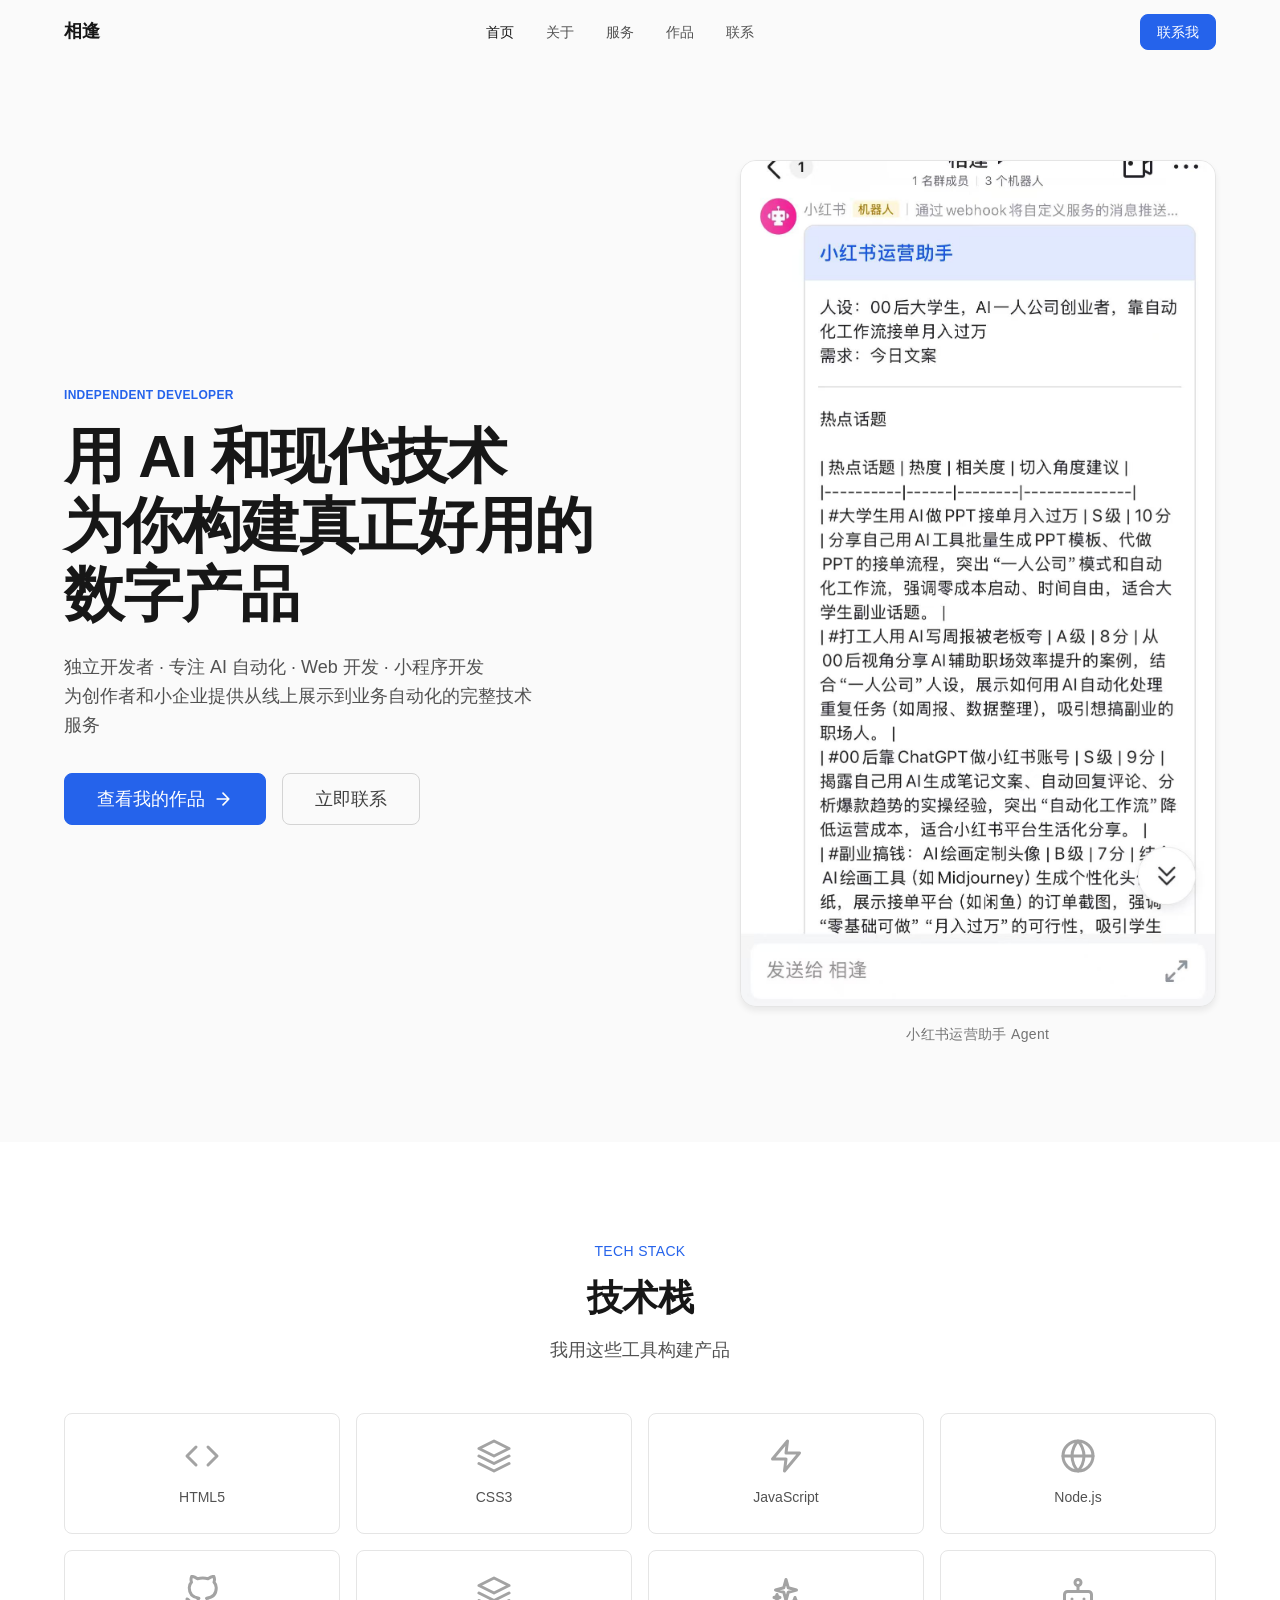
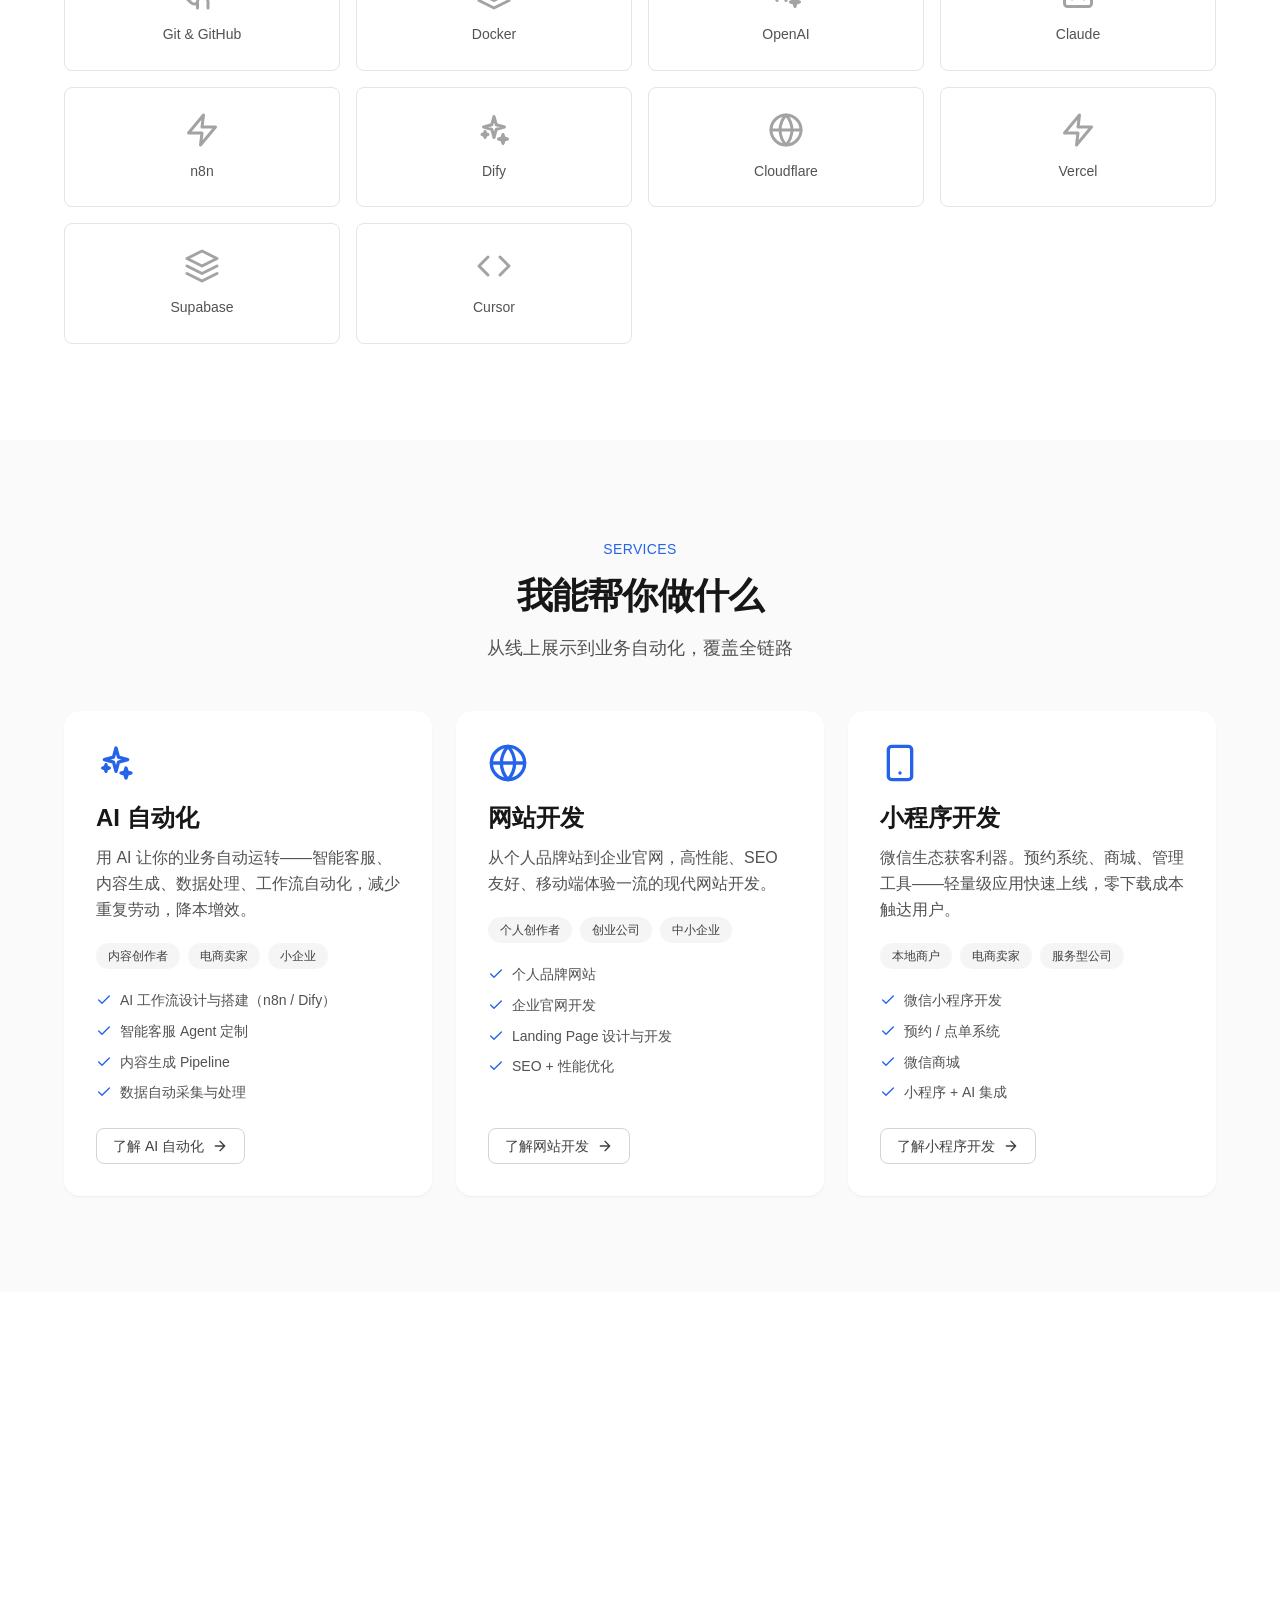
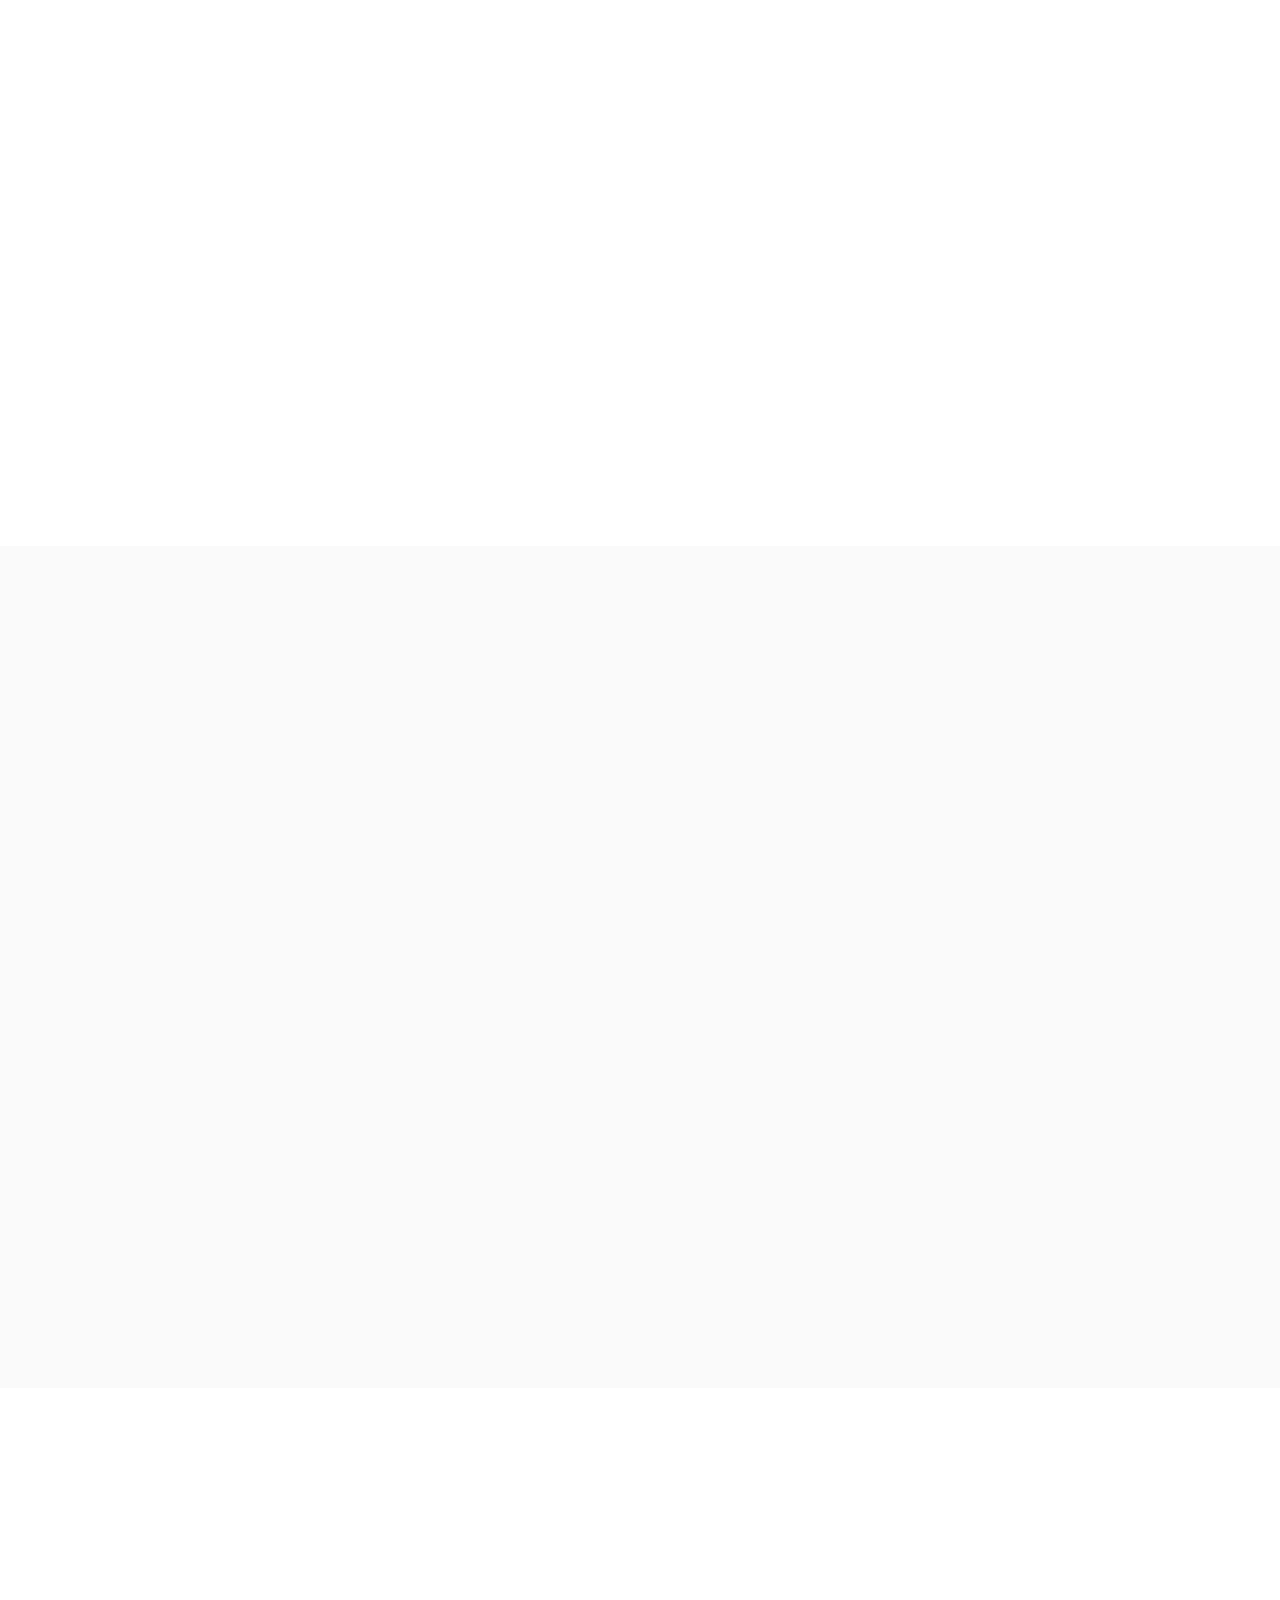
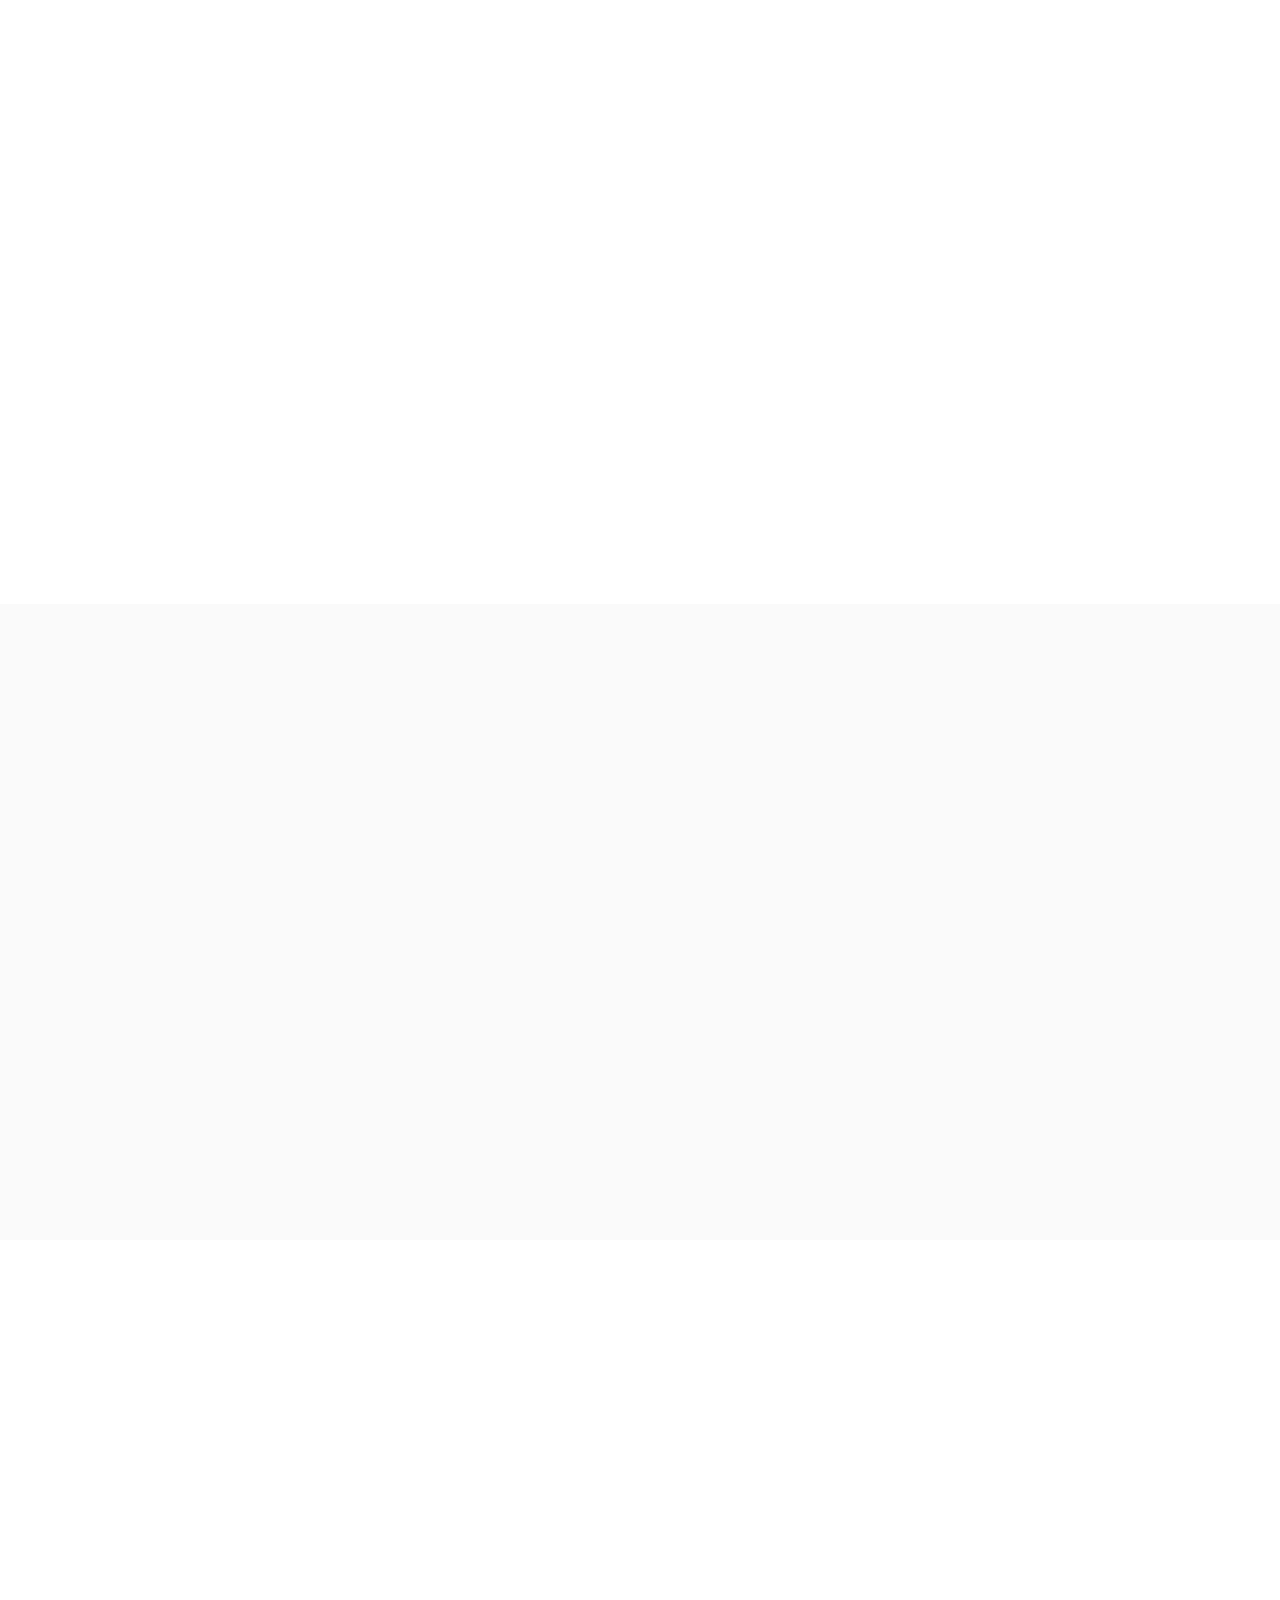
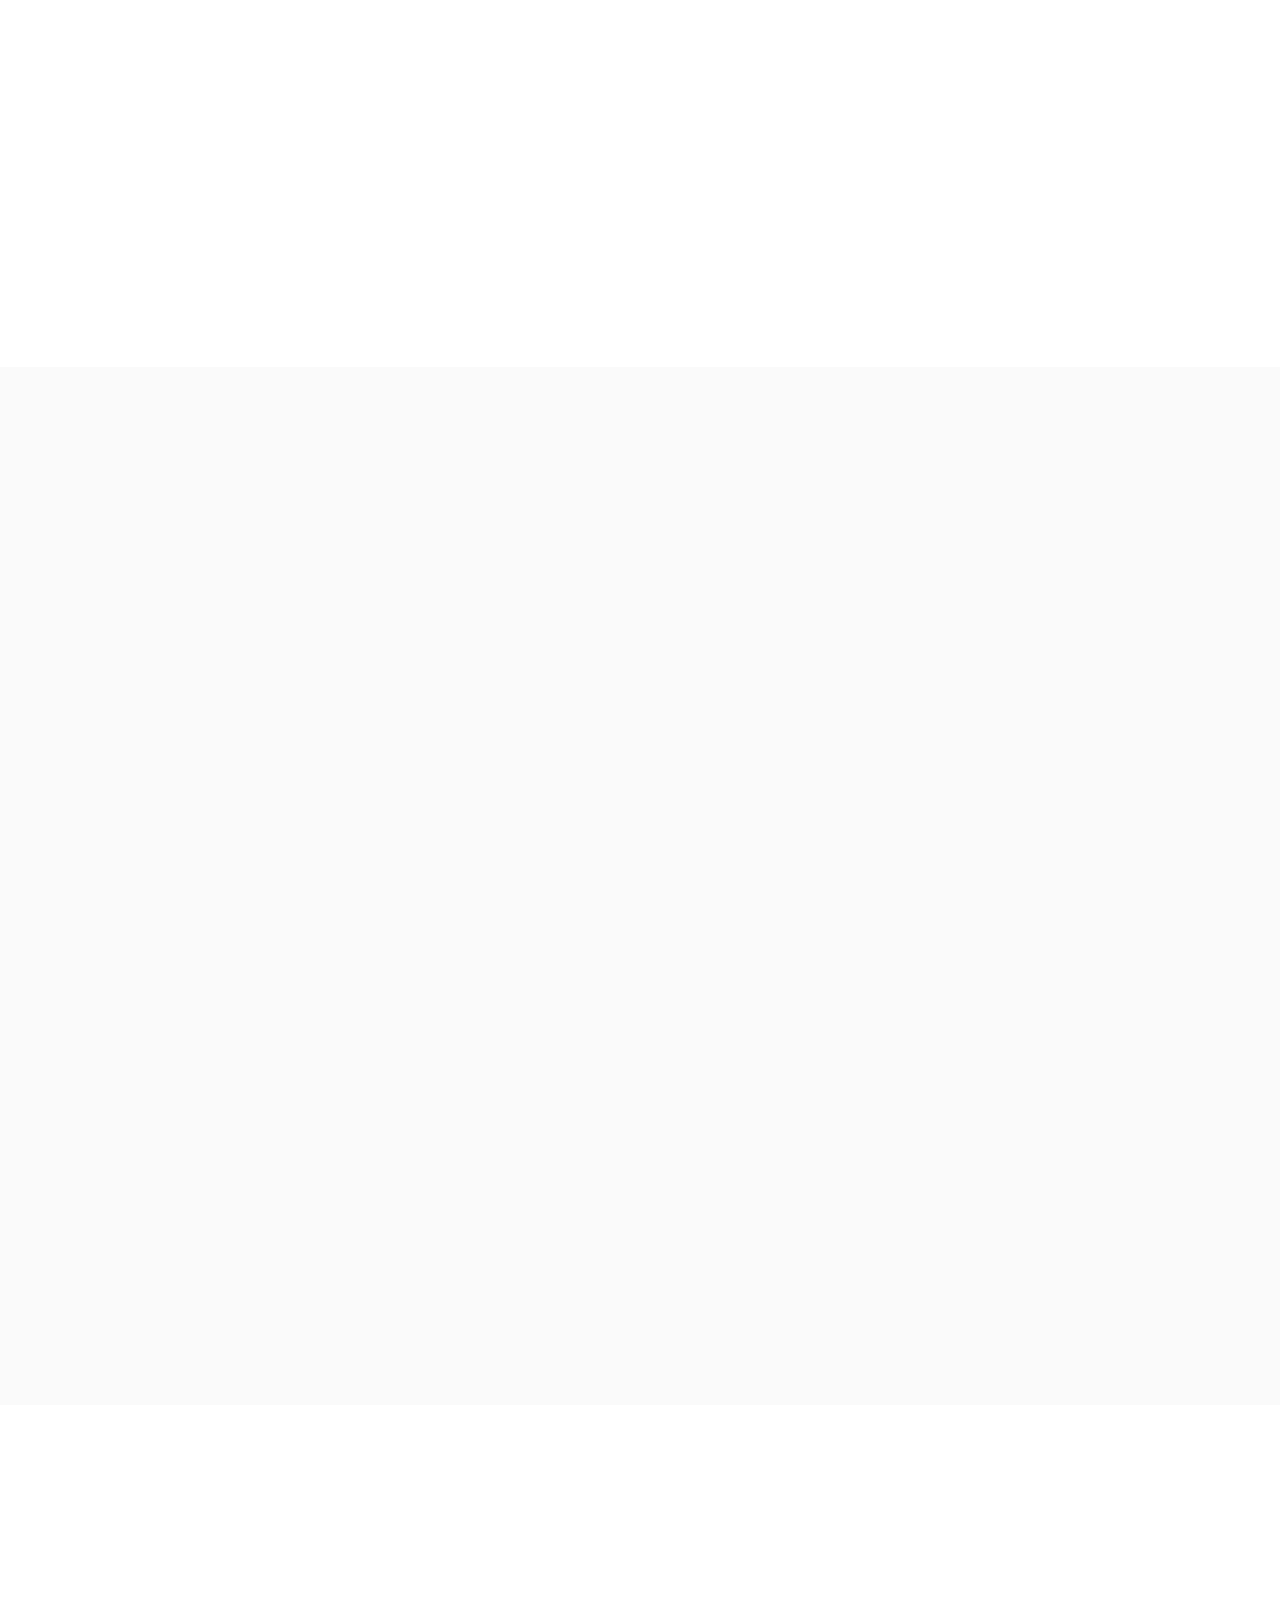
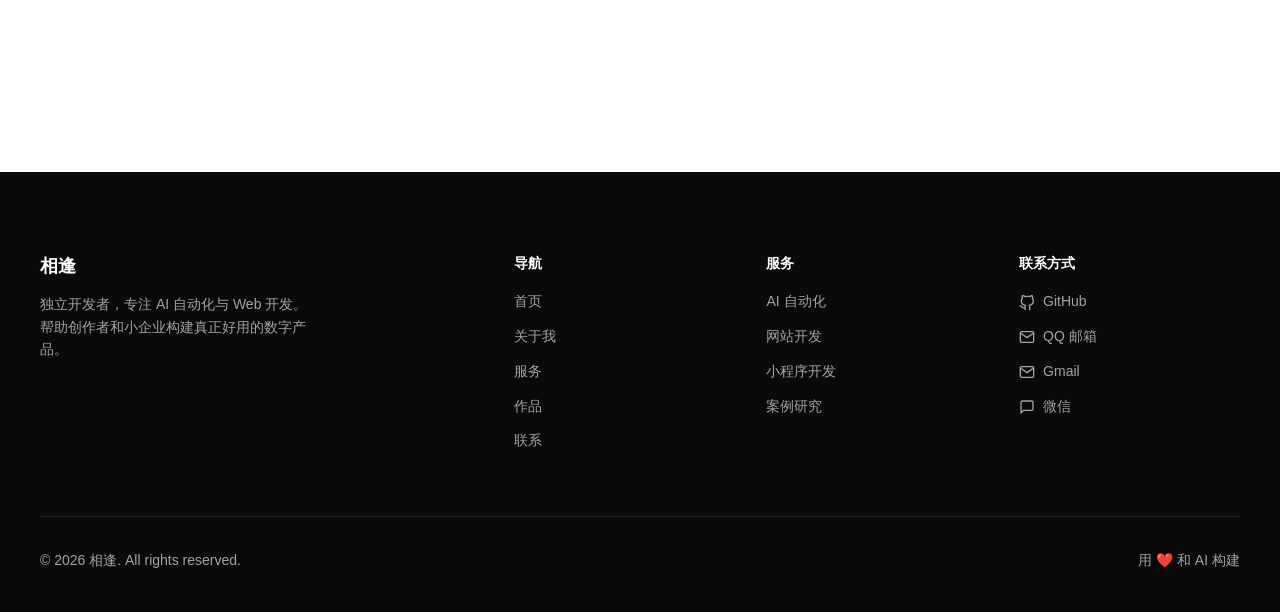
==== commit 6f030bd9: "feat: 完善联系页 + 真实项目图片 + Footer统一 - 新增 contact.html（微信二维码 + 双邮箱 + 响应时间） - 首页精选作品 + 作品页替换为真实截图 - Footer" ====
--- a/index.html
+++ b/index.html
@@ -367,9 +367,7 @@
           <!-- 案例1 -->
           <article class="card card--elevated card--clickable reveal reveal--d1">
             <a href="projects.html">
-              <div class="card__placeholder">
-                <svg class="icon icon--xl" aria-hidden="true"><use href="assets/images/icons/icons.svg#icon-globe"/></svg>
-              </div>
+              <img src="img/个人网页.png" alt="个人品牌官网截图" class="card__image" loading="lazy">
               <div class="card__body">
                 <div class="card__tags">
                   <span class="tag tag--accent">网站开发</span>
@@ -388,10 +386,8 @@
 
           <!-- 案例2 -->
           <article class="card card--elevated card--clickable reveal reveal--d2">
-            <a href="projects/project-2.html">
-              <div class="card__placeholder">
-                <svg class="icon icon--xl" aria-hidden="true"><use href="assets/images/icons/icons.svg#icon-sparkles"/></svg>
-              </div>
+            <a href="projects.html">
+              <img src="img/22de55d3189460b4891e7b8646206906.jpg" alt="小红书自动化运营截图" class="card__image" loading="lazy">
               <div class="card__body">
                 <div class="card__tags">
                   <span class="tag tag--accent">AI 自动化</span>
@@ -410,10 +406,8 @@
 
           <!-- 案例3 -->
           <article class="card card--elevated card--clickable reveal reveal--d3">
-            <a href="projects/project-3.html">
-              <div class="card__placeholder">
-                <svg class="icon icon--xl" aria-hidden="true"><use href="assets/images/icons/icons.svg#icon-heart"/></svg>
-              </div>
+            <a href="projects.html">
+              <img src="img/小程序.jpg" alt="情绪树洞小程序截图" class="card__image" loading="lazy">
               <div class="card__body">
                 <div class="card__tags">
                   <span class="tag tag--accent">小程序</span>
@@ -716,9 +710,6 @@
             查看作品
           </a>
         </div>
-        <p class="cta-hint">
-          或发送邮件：<a href="mailto:2370083386@qq.com">2370083386@qq.com</a> / <a href="mailto:xf2370083386@gmail.com">xf2370083386@gmail.com</a>
-        </p>
       </div>
     </section>
 
@@ -776,6 +767,10 @@
               <svg class="icon icon--sm footer__link-icon" aria-hidden="true"><use href="assets/images/icons/icons.svg#icon-mail"/></svg>
               Gmail
             </a>
+            <a href="contact.html">
+              <svg class="icon icon--sm footer__link-icon" aria-hidden="true"><use href="assets/images/icons/icons.svg#icon-message-circle"/></svg>
+              微信
+            </a>
           </div>
         </div>
       </div>
--- a/css/components.css
+++ b/css/components.css
@@ -653,6 +653,32 @@
   margin-right: 4px;
 }
 
+/* WeChat QR in footer / CTA */
+.footer__qrcode {
+  width: 100px;
+  height: 100px;
+  border-radius: var(--radius-md);
+  border: 1px solid rgba(255, 255, 255, 0.1);
+  object-fit: cover;
+  margin-top: var(--space-3);
+  opacity: 0.85;
+  transition: opacity var(--transition-fast);
+}
+
+.footer__qrcode:hover {
+  opacity: 1;
+}
+
+.cta-qrcode {
+  width: 120px;
+  height: 120px;
+  border-radius: var(--radius-md);
+  border: 1px solid var(--color-gray-200);
+  object-fit: cover;
+  margin: var(--space-5) auto 0;
+  display: block;
+}
+
 .footer__links a {
   font-size: var(--text-sm);
   color: var(--color-gray-400);
